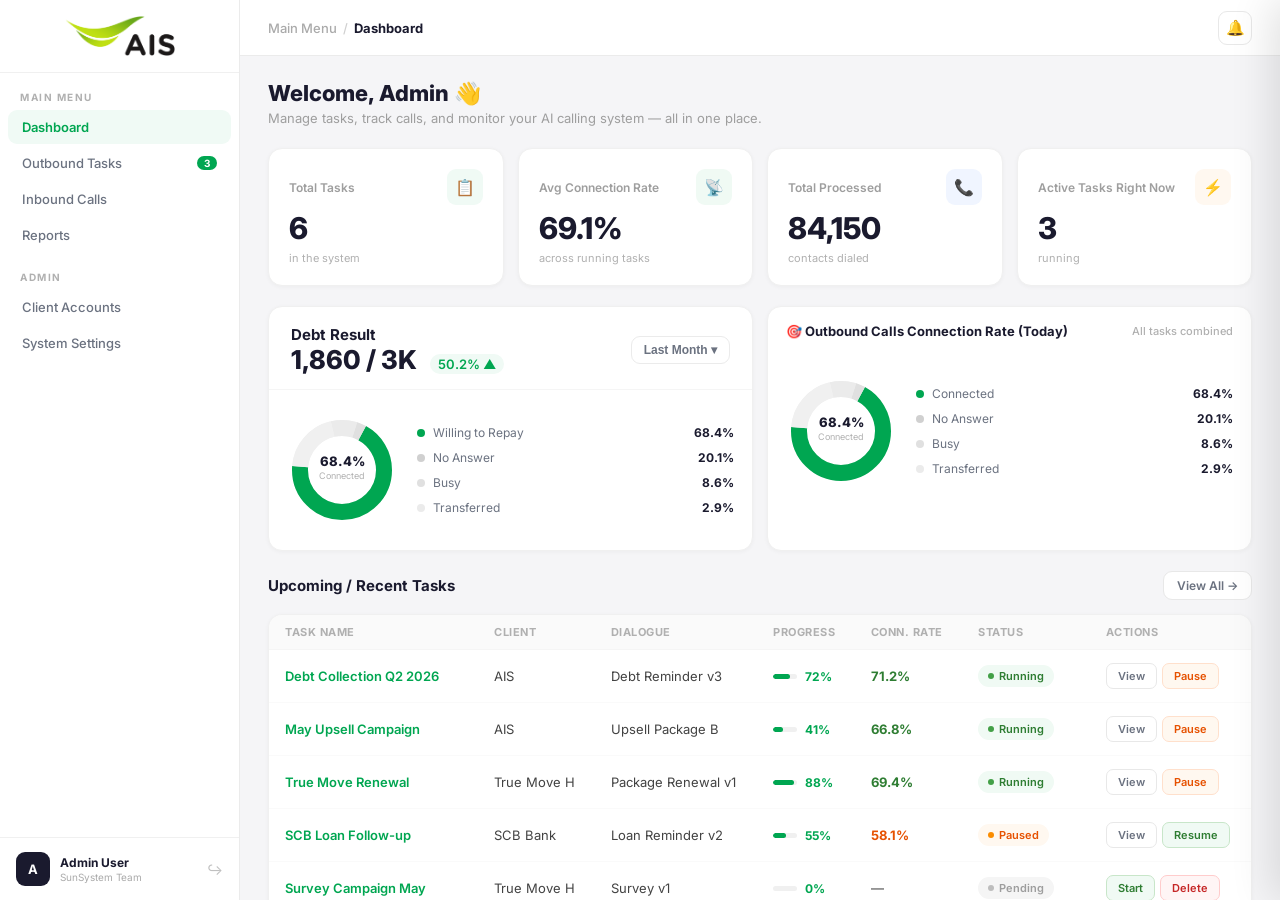
==== index.html @ 460b5b0f "first commit" ====
<!DOCTYPE html>
<html lang="en">
<head>
  <meta charset="UTF-8" />
  <meta name="viewport" content="width=device-width, initial-scale=1.0"/>
  <title>SunSystem — Dashboard</title>
  <link rel="stylesheet" href="css/main.css" />
</head>
<body>

<!-- SIDEBAR -->
<aside class="sidebar">
  <div class="sidebar-logo">
    <img src="img/Logo.png" alt="SunSystem" class="sidebar-logo-img" />
  </div>

  <div class="nav-section-label">Main Menu</div>

  <div class="nav-item active" onclick="showScreen('dashboard', this)"> Dashboard </div>
  <div class="nav-item" onclick="showScreen('tasks', this)"> Outbound Tasks <span class="nav-badge" id="nav-running-count">0</span> </div>
  <div class="nav-item" onclick="showScreen('inbound', this)"> Inbound Calls</div>
  <div class="nav-item" onclick="showScreen('reports', this)"> Reports</div>

  <div class="nav-section-label">Admin</div>
  <div class="nav-item" onclick="showScreen('clients', this)"> Client Accounts </div>
  <div class="nav-item" onclick="showScreen('settings', this)"> System Settings </div>

  <div class="sidebar-footer">
    <div class="user-avatar">A</div>
    <div class="user-info">
      <div class="uname">Admin User</div>
      <div class="urole">SunSystem Team</div>
    </div>
    <span class="logout-icon">↪</span>
  </div>
</aside>

<!-- MAIN -->
<div class="main">

  <!-- Top Bar -->
  <div class="topbar">
    <div class="topbar-breadcrumb">
      <span>Main Menu</span>
      <span class="bc-sep">/</span>
      <span class="bc-current" id="topbar-bc">Dashboard</span>
    </div>

    <!-- <div class="topbar-search">
      <span>🔍</span> Search anything...
    </div> -->

    <div class="topbar-actions">
      <button class="btn-icon" title="Notifications">🔔</button>
      <!-- <button class="btn btn-primary" id="topbar-cta" onclick="openModal('createTask')">+ New Task</button> -->
    </div>
  </div>

  <!-- Content -->
  <div class="content">

  <!-- DASHBOARD -->
    <div class="screen active" id="screen-dashboard">

      <div class="welcome-banner">
        <h2>Welcome, Admin 👋</h2>
        <p>Manage tasks, track calls, and monitor your AI calling system — all in one place.</p>
      </div>

      <!-- <div class="alert alert-info">🤖 3 tasks are currently running — 1,240 contacts being processed right now.</div> -->

      <!-- KPI Cards -->
      <div class="kpi-grid">
        <div class="kpi-card">
          <div class="kpi-card-top">
            <div class="kpi-label">Total Tasks</div>
            <div class="kpi-icon ic-red">📋</div>
          </div>
          <div class="kpi-value" id="dash-kpi-total">—</div>
          <div class="kpi-footer">
            <span class="kpi-change-label">in the system</span>
          </div>
        </div>

        <div class="kpi-card">
          <div class="kpi-card-top">
            <div class="kpi-label">Avg Connection Rate</div>
            <div class="kpi-icon ic-green">📡</div>
          </div>
          <div class="kpi-value" id="dash-kpi-connrate">—</div>
          <div class="kpi-footer">
            <span class="kpi-change-label">across running tasks</span>
          </div>
        </div>

        <div class="kpi-card">
          <div class="kpi-card-top">
            <div class="kpi-label">Total Processed</div>
            <div class="kpi-icon ic-blue">📞</div>
          </div>
          <div class="kpi-value" id="dash-kpi-processed">—</div>
          <div class="kpi-footer">
            <span class="kpi-change-label">contacts dialed</span>
          </div>
        </div>

        <div class="kpi-card">
          <div class="kpi-card-top">
            <div class="kpi-label">Active Tasks Right Now</div>
            <div class="kpi-icon ic-orange">⚡</div>
          </div>
          <div class="kpi-value" id="dash-kpi-active">—</div>
          <div class="kpi-footer">
            <span class="kpi-change-label">running</span>
          </div>
        </div>
      </div>

      <!-- Overview + Charts -->
      <div class="chart-grid">
        <div class="overview-box" style="margin-bottom:0;">
          <div class="overview-header">
            <div>
              <h3>Debt Result</h3>
              <!-- <div class="overview-meta">Avg per month</div> -->
              <div class="overview-highlight">1,860 / 3K <span>50.2% ▲</span></div>
            </div>
            <button class="date-filter">Last Month ▾</button>
          </div>

          <div class="donut-wrap">
            <svg class="donut-svg" width="110" height="110" viewBox="0 0 110 110">
              <circle cx="55" cy="55" r="42" fill="none" stroke="#f5f5f5" stroke-width="16"/>
              <circle cx="55" cy="55" r="42" fill="none" stroke="#00a651" stroke-width="16"
                stroke-dasharray="180 84" stroke-dashoffset="-21" transform="rotate(-90 55 55)"/>
              <circle cx="55" cy="55" r="42" fill="none" stroke="#f0f0f0" stroke-width="16"
                stroke-dasharray="53 211" stroke-dashoffset="-201" transform="rotate(-90 55 55)"/>
              <circle cx="55" cy="55" r="42" fill="none" stroke="#ebebeb" stroke-width="16"
                stroke-dasharray="23 241" stroke-dashoffset="-254" transform="rotate(-90 55 55)"/>
              <circle cx="55" cy="55" r="42" fill="none" stroke="#e0e0e0" stroke-width="16"
                stroke-dasharray="8 256" stroke-dashoffset="-277" transform="rotate(-90 55 55)"/>
              <text x="55" y="51" text-anchor="middle" font-size="13" font-weight="800" fill="#1a1a2e">68.4%</text>
              <text x="55" y="64" text-anchor="middle" font-size="9" fill="#b0b0b0">Connected</text>
            </svg>
            <div class="donut-legend">
              <div class="donut-item"><div class="donut-dot" style="background:#00a651;"></div>Willing to Repay<div class="donut-pct">68.4%</div></div>
              <div class="donut-item"><div class="donut-dot" style="background:#d0d0d0;"></div>No Answer<div class="donut-pct">20.1%</div></div>
              <div class="donut-item"><div class="donut-dot" style="background:#e0e0e0;"></div>Busy<div class="donut-pct">8.6%</div></div>
              <div class="donut-item"><div class="donut-dot" style="background:#ebebeb;"></div>Transferred<div class="donut-pct">2.9%</div></div>
            </div>
          </div>
        </div>

        <div class="chart-box">
          <div class="chart-box-header">
            🎯 Outbound Calls Connection Rate (Today)
            <span class="chart-sub">All tasks combined</span>
          </div>
          <div class="donut-wrap">
            <svg class="donut-svg" width="110" height="110" viewBox="0 0 110 110">
              <circle cx="55" cy="55" r="42" fill="none" stroke="#f5f5f5" stroke-width="16"/>
              <circle cx="55" cy="55" r="42" fill="none" stroke="#00a651" stroke-width="16"
                stroke-dasharray="180 84" stroke-dashoffset="-21" transform="rotate(-90 55 55)"/>
              <circle cx="55" cy="55" r="42" fill="none" stroke="#f0f0f0" stroke-width="16"
                stroke-dasharray="53 211" stroke-dashoffset="-201" transform="rotate(-90 55 55)"/>
              <circle cx="55" cy="55" r="42" fill="none" stroke="#ebebeb" stroke-width="16"
                stroke-dasharray="23 241" stroke-dashoffset="-254" transform="rotate(-90 55 55)"/>
              <circle cx="55" cy="55" r="42" fill="none" stroke="#e0e0e0" stroke-width="16"
                stroke-dasharray="8 256" stroke-dashoffset="-277" transform="rotate(-90 55 55)"/>
              <text x="55" y="51" text-anchor="middle" font-size="13" font-weight="800" fill="#1a1a2e">68.4%</text>
              <text x="55" y="64" text-anchor="middle" font-size="9" fill="#b0b0b0">Connected</text>
            </svg>
            <div class="donut-legend">
              <div class="donut-item"><div class="donut-dot" style="background:#00a651;"></div>Connected<div class="donut-pct">68.4%</div></div>
              <div class="donut-item"><div class="donut-dot" style="background:#d0d0d0;"></div>No Answer<div class="donut-pct">20.1%</div></div>
              <div class="donut-item"><div class="donut-dot" style="background:#e0e0e0;"></div>Busy<div class="donut-pct">8.6%</div></div>
              <div class="donut-item"><div class="donut-dot" style="background:#ebebeb;"></div>Transferred<div class="donut-pct">2.9%</div></div>
            </div>
          </div>
        </div>
      </div>

      <!-- Recent Tasks -->
      <div class="section-header">
        <h3>Upcoming / Recent Tasks</h3>
        <div class="spacer"></div>
        <button class="btn btn-outline btn-sm" onclick="showScreen('tasks', document.querySelectorAll('.nav-item')[1])">View All →</button>
      </div>
      <div class="table-wrap">
        <table>
          <thead>
            <tr>
              <th>Task Name</th>
              <th>Client</th>
              <th>Dialogue</th>
              <th>Progress</th>
              <th>Conn. Rate</th>
              <th>Status</th>
              <th>Actions</th>
            </tr>
          </thead>
          <tbody id="dash-task-tbody"><!-- JS renders rows --></tbody>
        </table>
      </div>
    </div>

    <!-- OUTBOUND TASKS -->

    <div class="screen" id="screen-tasks">
      <div class="breadcrumb">Main Menu → <span>Outbound Tasks</span></div>

      <div class="kpi-grid">
        <div class="kpi-card">
          <div class="kpi-card-top"><div class="kpi-label">Total Tasks</div><div class="kpi-icon ic-blue">📋</div></div>
          <div class="kpi-value" id="tasks-kpi-total">—</div>
          <div class="kpi-footer"><span class="kpi-change-label">All time</span></div>
        </div>
        <div class="kpi-card">
          <div class="kpi-card-top"><div class="kpi-label">Running</div><div class="kpi-icon ic-green">▶</div></div>
          <div class="kpi-value" id="tasks-kpi-running">—</div>
          <div class="kpi-footer"><span class="kpi-change up">Active now</span></div>
        </div>
        <div class="kpi-card">
          <div class="kpi-card-top"><div class="kpi-label">Paused</div><div class="kpi-icon ic-orange">⏸</div></div>
          <div class="kpi-value" id="tasks-kpi-paused">—</div>
          <div class="kpi-footer"><span class="kpi-change-label">Ready to resume</span></div>
        </div>
        <div class="kpi-card">
          <div class="kpi-card-top"><div class="kpi-label">Completed</div><div class="kpi-icon ic-red">✓</div></div>
          <div class="kpi-value" id="tasks-kpi-completed">—</div>
          <div class="kpi-footer"><span class="kpi-change-label">All finished</span></div>
        </div>
      </div>

      <!-- Toolbar -->
      <div class="task-card-toolbar">
        <input class="search-input" placeholder="🔍  Search task name…" />
        <button class="filter-btn active" onclick="filterTasks('all',this)">All</button>
        <button class="filter-btn" onclick="filterTasks('running',this)">Running</button>
        <button class="filter-btn" onclick="filterTasks('paused',this)">Paused</button>
        <button class="filter-btn" onclick="filterTasks('completed',this)">Completed</button>
        <button class="filter-btn" onclick="filterTasks('pending',this)">Pending</button>
        <div style="flex:1;"></div>
        <button class="btn btn-primary btn-sm" onclick="openCreateTask()">+ New Task</button>
      </div>

      <!-- Task Cards Grid — populated by JS -->
      <div class="task-card-grid" id="task-card-grid"><!-- JS renders here --></div>
    </div>

    <!-- ════════════════════════════════════
         SCREEN: INBOUND CALLS
    ════════════════════════════════════ -->
    <div class="screen" id="screen-inbound">
      <div class="breadcrumb">Main Menu → <span>Inbound Calls</span></div>

      <div class="kpi-row">
        <div class="kpi-mini"><div class="mval">1,842</div><div class="mlbl">Total Inbound</div></div>
        <div class="kpi-mini"><div class="mval" style="color:#00a651;">72.1%</div><div class="mlbl">Connected</div></div>
        <div class="kpi-mini"><div class="mval">1m 28s</div><div class="mlbl">Avg Duration</div></div>
        <div class="kpi-mini"><div class="mval">4.2%</div><div class="mlbl">Transferred</div></div>
        <div class="kpi-mini"><div class="mval">23.7%</div><div class="mlbl">No Answer</div></div>
      </div>

      <div class="table-wrap">
        <div class="table-toolbar">
          <input class="search-input" placeholder="🔍  Search by number…" />
          <button class="filter-btn active">Today</button>
          <button class="filter-btn">This Week</button>
          <button class="filter-btn">This Month</button>
          <div style="flex:1;"></div>
          <button class="btn btn-outline btn-sm">⬇ Export</button>
        </div>
        <table>
          <thead><tr><th>Caller Number</th><th>Client Line</th><th>Date &amp; Time</th><th>Duration</th><th>Connection</th><th>Final Intent</th><th>Payment Status</th></tr></thead>
          <tbody>
            <tr class="inbound-row" onclick="openCallDrawer()"><td>+66 81 234 5678</td><td>AIS Line 1</td><td>14 May 2026  09:12</td><td>2m 14s</td><td><span class="status status-connected">Connected</span></td><td><span class="tag tag-A">A — Agree</span></td><td><span class="tag tag-B">Paid</span></td></tr>
            <tr class="inbound-row" onclick="openCallDrawer()"><td>+66 89 876 5432</td><td>AIS Line 2</td><td>14 May 2026  09:30</td><td>0m 48s</td><td><span class="status status-noanswer">No Answer</span></td><td>—</td><td>—</td></tr>
            <tr class="inbound-row" onclick="openCallDrawer()"><td>+66 92 111 2233</td><td>AIS Line 1</td><td>14 May 2026  10:05</td><td>3m 02s</td><td><span class="status status-transfer">Transferred</span></td><td><span class="tag tag-C">C — Negotiation</span></td><td><span class="tag tag-D">Pending</span></td></tr>
            <tr class="inbound-row" onclick="openCallDrawer()"><td>+66 85 444 9900</td><td>AIS Line 1</td><td>14 May 2026  10:44</td><td>1m 37s</td><td><span class="status status-connected">Connected</span></td><td><span class="tag tag-B">B — Callback</span></td><td><span class="tag tag-E">Instalment</span></td></tr>
            <tr class="inbound-row" onclick="openCallDrawer()"><td>+66 61 555 0011</td><td>AIS Line 2</td><td>14 May 2026  11:17</td><td>1m 09s</td><td><span class="status status-busy">Busy</span></td><td>—</td><td>—</td></tr>
            <tr class="inbound-row" onclick="openCallDrawer()"><td>+66 89 876 5432</td><td>AIS Line 2</td><td>14 May 2026  09:30</td><td>0m 48s</td><td><span class="status status-noanswer">No Answer</span></td><td>—</td><td>—</td></tr>
            <tr class="inbound-row" onclick="openCallDrawer()"><td>+66 89 876 5432</td><td>AIS Line 2</td><td>14 May 2026  09:30</td><td>0m 48s</td><td><span class="status status-noanswer">No Answer</span></td><td>—</td><td>—</td></tr>
            <tr class="inbound-row" onclick="openCallDrawer()"><td>+66 89 876 5432</td><td>AIS Line 2</td><td>14 May 2026  09:30</td><td>0m 48s</td><td><span class="status status-noanswer">No Answer</span></td><td>—</td><td>—</td></tr>
            <tr class="inbound-row" onclick="openCallDrawer()"><td>+66 89 876 5432</td><td>AIS Line 2</td><td>14 May 2026  09:30</td><td>0m 48s</td><td><span class="status status-noanswer">No Answer</span></td><td>—</td><td>—</td></tr>
            <tr class="inbound-row" onclick="openCallDrawer()"><td>+66 89 876 5432</td><td>AIS Line 2</td><td>14 May 2026  09:30</td><td>0m 48s</td><td><span class="status status-noanswer">No Answer</span></td><td>—</td><td>—</td></tr>

            <!-- ── Skeleton placeholder rows ── -->
            <tr class="skeleton-row">
              <td><div class="skeleton-line" style="width:120px;"></div></td>
              <td><div class="skeleton-line" style="width:80px;"></div></td>
              <td><div class="skeleton-line" style="width:110px;"></div></td>
              <td><div class="skeleton-line" style="width:44px;"></div></td>
              <td><div class="skeleton-pill"></div></td>
              <td><div class="skeleton-pill" style="width:90px;"></div></td>
              <td><div class="skeleton-pill" style="width:60px;"></div></td>
            </tr>
            <tr class="skeleton-row">
              <td><div class="skeleton-line" style="width:130px;"></div></td>
              <td><div class="skeleton-line" style="width:95px;"></div></td>
              <td><div class="skeleton-line" style="width:110px;"></div></td>
              <td><div class="skeleton-line" style="width:44px;"></div></td>
              <td><div class="skeleton-pill"></div></td>
              <td><div class="skeleton-line" style="width:16px;"></div></td>
              <td><div class="skeleton-line" style="width:16px;"></div></td>
            </tr>
            <tr class="skeleton-row">
              <td><div class="skeleton-line" style="width:115px;"></div></td>
              <td><div class="skeleton-line" style="width:75px;"></div></td>
              <td><div class="skeleton-line" style="width:110px;"></div></td>
              <td><div class="skeleton-line" style="width:44px;"></div></td>
              <td><div class="skeleton-pill"></div></td>
              <td><div class="skeleton-pill" style="width:100px;"></div></td>
              <td><div class="skeleton-pill" style="width:72px;"></div></td>
            </tr>
            <tr class="skeleton-row">
              <td><div class="skeleton-line" style="width:120px;"></div></td>
              <td><div class="skeleton-line" style="width:80px;"></div></td>
              <td><div class="skeleton-line" style="width:110px;"></div></td>
              <td><div class="skeleton-line" style="width:44px;"></div></td>
              <td><div class="skeleton-pill"></div></td>
              <td><div class="skeleton-pill" style="width:90px;"></div></td>
              <td><div class="skeleton-pill" style="width:60px;"></div></td>
            </tr>
            <tr class="skeleton-row">
              <td><div class="skeleton-line" style="width:130px;"></div></td>
              <td><div class="skeleton-line" style="width:95px;"></div></td>
              <td><div class="skeleton-line" style="width:110px;"></div></td>
              <td><div class="skeleton-line" style="width:44px;"></div></td>
              <td><div class="skeleton-pill"></div></td>
              <td><div class="skeleton-line" style="width:16px;"></div></td>
              <td><div class="skeleton-line" style="width:16px;"></div></td>
            </tr>
            <tr class="skeleton-row">
              <td><div class="skeleton-line" style="width:120px;"></div></td>
              <td><div class="skeleton-line" style="width:80px;"></div></td>
              <td><div class="skeleton-line" style="width:110px;"></div></td>
              <td><div class="skeleton-line" style="width:44px;"></div></td>
              <td><div class="skeleton-pill"></div></td>
              <td><div class="skeleton-pill" style="width:90px;"></div></td>
              <td><div class="skeleton-pill" style="width:60px;"></div></td>
            </tr>
            <tr class="skeleton-row">
              <td><div class="skeleton-line" style="width:130px;"></div></td>
              <td><div class="skeleton-line" style="width:95px;"></div></td>
              <td><div class="skeleton-line" style="width:110px;"></div></td>
              <td><div class="skeleton-line" style="width:44px;"></div></td>
              <td><div class="skeleton-pill"></div></td>
              <td><div class="skeleton-line" style="width:16px;"></div></td>
              <td><div class="skeleton-line" style="width:16px;"></div></td>
            </tr>

          </tbody>
        </table>
      </div>
    </div>

    <!-- ════════════════════════════════════
         SCREEN: REPORTS
    ════════════════════════════════════ -->
    <div class="screen" id="screen-reports">
      <div class="breadcrumb">Main Menu → <span>Reports</span></div>

      <div class="kpi-grid">
        <div class="kpi-card">
          <div class="kpi-card-top"><div class="kpi-label">Total Calls (May)</div><div class="kpi-icon ic-red">📞</div></div>
          <div class="kpi-value">94,210</div>
          <div class="kpi-footer"><span class="kpi-change-label">Outbound + Inbound</span></div>
        </div>
        <div class="kpi-card">
          <div class="kpi-card-top"><div class="kpi-label">Avg Connection Rate</div><div class="kpi-icon ic-green">📡</div></div>
          <div class="kpi-value">69.8%</div>
          <div class="kpi-footer"><span class="kpi-change-label">Across all tasks in May</span></div>
        </div>
        <div class="kpi-card">
          <div class="kpi-card-top"><div class="kpi-label">Avg Call Duration</div><div class="kpi-icon ic-blue">⏱</div></div>
          <div class="kpi-value">1m 38s</div>
          <div class="kpi-footer"><span class="kpi-change-label">Per connected call</span></div>
        </div>
        <div class="kpi-card">
          <div class="kpi-card-top"><div class="kpi-label">Transfer to Human</div><div class="kpi-icon ic-orange">🔀</div></div>
          <div class="kpi-value">3.9%</div>
          <div class="kpi-footer"><span class="kpi-change-label">Of all connected calls</span></div>
        </div>
      </div>

      <div class="chart-grid">
        <div class="chart-box">
          <div class="chart-box-header">📈 Daily Call Volume (May) <span class="chart-sub">Outbound only</span></div>
          <div class="chart-body" style="align-items:flex-end; padding:8px 18px 18px;">
            <div class="bar-col"><div class="bar-val" style="font-size:9px;">5.2K</div><div class="bar" style="height:52px;background:#f5f5f5;"></div><div class="bar-label">1</div></div>
            <div class="bar-col"><div class="bar-val" style="font-size:9px;">7.8K</div><div class="bar" style="height:78px;background:#f0f0f0;"></div><div class="bar-label">2</div></div>
            <div class="bar-col"><div class="bar-val" style="font-size:9px;">6.1K</div><div class="bar" style="height:61px;background:#ebebeb;"></div><div class="bar-label">3</div></div>
            <div class="bar-col"><div class="bar-val" style="font-size:9px;">8.4K</div><div class="bar" style="height:84px;background:#e8e8e8;"></div><div class="bar-label">4</div></div>
            <div class="bar-col"><div class="bar-val" style="font-size:9px;">9.2K</div><div class="bar" style="height:92px;background:#e8e8e8;"></div><div class="bar-label">5</div></div>
            <div class="bar-col"><div class="bar-val" style="font-size:9px;">4.0K</div><div class="bar" style="height:40px;background:#f0f0f0;"></div><div class="bar-label">6</div></div>
            <div class="bar-col"><div class="bar-val" style="font-size:9px;">4.5K</div><div class="bar" style="height:45px;background:#f0f0f0;"></div><div class="bar-label">7</div></div>
            <div class="bar-col"><div class="bar-val" style="font-size:9px;">10.1K</div><div class="bar" style="height:101px;background:#e0e0e0;"></div><div class="bar-label">8</div></div>
            <div class="bar-col"><div class="bar-val" style="font-size:9px;">9.8K</div><div class="bar" style="height:98px;background:#e0e0e0;"></div><div class="bar-label">9</div></div>
            <div class="bar-col"><div class="bar-val" style="font-size:9px;">11.2K</div><div class="bar" style="height:112px;background:#d8d8d8;"></div><div class="bar-label">10</div></div>
            <div class="bar-col"><div class="bar-val" style="font-size:9px;">9.5K</div><div class="bar" style="height:95px;background:#e0e0e0;"></div><div class="bar-label">11</div></div>
            <div class="bar-col"><div class="bar-val" style="font-size:9px;">8.4K</div><div class="bar" style="height:84px;background:#e0e0e0;"></div><div class="bar-label">12</div></div>
            <div class="bar-col"><div class="bar-val" style="font-size:9px;">10.0K</div><div class="bar" style="height:100px;background:#d8d8d8;"></div><div class="bar-label">13</div></div>
            <div class="bar-col"><div class="bar-val" style="font-size:9px;color:#00a651;font-weight:800;">8.6K</div><div class="bar" style="height:86px;background:#00a651;"></div><div class="bar-label" style="color:#00a651;font-weight:700;">14</div></div>
          </div>
        </div>

        <div class="chart-box">
          <div class="chart-box-header">🏷️ Final Intention Breakdown (May) <span class="chart-sub"></span></div>
          <div style="padding:14px 20px 18px;display:flex;flex-direction:column;gap:12px;">
            <div>
              <div style="display:flex;justify-content:space-between;font-size:12px;font-weight:600;margin-bottom:6px;color:#6b7280;"><span><span class="tag tag-A">A</span>&nbsp; Agreed to Pay</span><span style="color:#1a1a2e;font-weight:800;">28.4%</span></div>
              <div class="progress-bar" style="max-width:100%;height:6px;"><div class="progress-fill" style="width:28.4%;"></div></div>
            </div>
            <div>
              <div style="display:flex;justify-content:space-between;font-size:12px;font-weight:600;margin-bottom:6px;color:#6b7280;"><span><span class="tag tag-B">B</span>&nbsp; Callback Request</span><span style="color:#1a1a2e;font-weight:800;">18.7%</span></div>
              <div class="progress-bar" style="max-width:100%;height:6px;"><div class="progress-fill" style="width:18.7%;background:#b0b0b0;"></div></div>
            </div>
            <div>
              <div style="display:flex;justify-content:space-between;font-size:12px;font-weight:600;margin-bottom:6px;color:#6b7280;"><span><span class="tag tag-C">C</span>&nbsp; Negotiation</span><span style="color:#1a1a2e;font-weight:800;">14.2%</span></div>
              <div class="progress-bar" style="max-width:100%;height:6px;"><div class="progress-fill" style="width:14.2%;background:#c8c8c8;"></div></div>
            </div>
            <div>
              <div style="display:flex;justify-content:space-between;font-size:12px;font-weight:600;margin-bottom:6px;color:#6b7280;"><span><span class="tag tag-D">D</span>&nbsp; Refused / Hang-up</span><span style="color:#1a1a2e;font-weight:800;">22.1%</span></div>
              <div class="progress-bar" style="max-width:100%;height:6px;"><div class="progress-fill" style="width:22.1%;background:#d8d8d8;"></div></div>
            </div>
            <div>
              <div style="display:flex;justify-content:space-between;font-size:12px;font-weight:600;margin-bottom:6px;color:#6b7280;"><span><span class="tag tag-E">E–I</span>&nbsp; Other Outcomes</span><span style="color:#1a1a2e;font-weight:800;">16.6%</span></div>
              <div class="progress-bar" style="max-width:100%;height:6px;"><div class="progress-fill" style="width:16.6%;background:#e8e8e8;"></div></div>
            </div>
          </div>
        </div>
      </div>

      <div class="section-header"><h3>Export Reports</h3></div>
      <div class="table-wrap">
        <div class="table-toolbar">
          <select class="search-input" style="width:150px;cursor:pointer;">
            <option>All Clients</option><option>AIS</option><option>SCB Bank</option><option>True Move</option>
          </select>
          <input type="date" class="search-input" style="width:140px;" value="2026-05-01"/>
          <span style="color:#b0b0b0;font-size:12px;">to</span>
          <input type="date" class="search-input" style="width:140px;" value="2026-05-14"/>
          <button class="btn btn-primary btn-sm">Apply</button>
          <div style="flex:1;"></div>
          <button class="btn btn-outline btn-sm">⬇ Excel</button>
          <button class="btn btn-outline btn-sm">⬇ CSV</button>
        </div>
        <table>
          <thead><tr><th>Task Name</th><th>Client</th><th>Total</th><th>Connected</th><th>Conn. Rate</th><th>Avg Duration</th><th>Transferred</th><th>Completed</th></tr></thead>
          <tbody>
            <tr><td>Appointment Reminder Apr</td><td>SCB Bank</td><td>10,000</td><td>7,430</td><td><span class="rate-good">74.3%</span></td><td>1m 52s</td><td>310 (3.1%)</td><td>30 Apr 2026</td></tr>
            <tr><td>Debt Collection Mar</td><td>AIS</td><td>40,000</td><td>27,800</td><td><span class="rate-good">69.5%</span></td><td>2m 05s</td><td>890 (2.2%)</td><td>28 Apr 2026</td></tr>
            <tr><td>Survey Campaign Apr</td><td>True Move</td><td>25,000</td><td>16,250</td><td><span class="rate-mid">65.0%</span></td><td>1m 20s</td><td>450 (1.8%)</td><td>20 Apr 2026</td></tr>
          </tbody>
        </table>
      </div>
    </div>

    <!-- ════════════════════════════════════
         SCREEN: CLIENT ACCOUNTS
    ════════════════════════════════════ -->
    <div class="screen" id="screen-clients">
      <div class="breadcrumb">Main Menu → Admin → <span>Client Accounts</span></div>
      <div class="health-grid">
        <div class="health-card"><div class="hc-label">Total Clients</div><div class="hc-val hc-ok">4</div></div>
        <div class="health-card"><div class="hc-label">Active</div><div class="hc-val hc-ok">3</div></div>
        <div class="health-card"><div class="hc-label">Inactive</div><div class="hc-val hc-warn">1</div></div>
      </div>
      <div class="section-header"><h3>Client List</h3><div class="spacer"></div><button class="btn btn-primary btn-sm">+ Add Client</button></div>

      <div class="client-card">
        <div class="client-avatar" style="background:#fff0f3;">🏢</div>
        <div class="client-info">
          <div class="cname">AIS <span class="tag tag-A" style="margin-left:8px;font-size:10px;">Active</span></div>
          <div class="cdetail">advance.info@ais.th &nbsp;·&nbsp; 2 Caller Lines &nbsp;·&nbsp; 3 Active Tasks</div>
        </div>
        <div class="client-stats">
          <div class="client-stat"><div class="sv">38</div><div class="sl">Total Tasks</div></div>
          <div class="client-stat"><div class="sv" style="color:#00a651;">69.4%</div><div class="sl">Avg Conn.</div></div>
        </div>
        <button class="action-btn action-btn-view" style="margin-left:12px;">Manage</button>
      </div>
      <div class="client-card">
        <div class="client-avatar" style="background:#f0faf4;">🏦</div>
        <div class="client-info">
          <div class="cname">SCB Bank <span class="tag tag-A" style="margin-left:8px;font-size:10px;">Active</span></div>
          <div class="cdetail">ops@scb.co.th &nbsp;·&nbsp; 1 Caller Line &nbsp;·&nbsp; 1 Active Task</div>
        </div>
        <div class="client-stats">
          <div class="client-stat"><div class="sv">15</div><div class="sl">Total Tasks</div></div>
          <div class="client-stat"><div class="sv" style="color:#00a651;">72.1%</div><div class="sl">Avg Conn.</div></div>
        </div>
        <button class="action-btn action-btn-view" style="margin-left:12px;">Manage</button>
      </div>
      <div class="client-card">
        <div class="client-avatar" style="background:#f5f0ff;">📡</div>
        <div class="client-info">
          <div class="cname">True Move H <span class="tag tag-A" style="margin-left:8px;font-size:10px;">Active</span></div>
          <div class="cdetail">tech@truemove.th &nbsp;·&nbsp; 2 Caller Lines &nbsp;·&nbsp; 1 Active Task</div>
        </div>
        <div class="client-stats">
          <div class="client-stat"><div class="sv">22</div><div class="sl">Total Tasks</div></div>
          <div class="client-stat"><div class="sv" style="color:#00a651;">65.8%</div><div class="sl">Avg Conn.</div></div>
        </div>
        <button class="action-btn action-btn-view" style="margin-left:12px;">Manage</button>
      </div>
      <div class="client-card" style="opacity:0.55;">
        <div class="client-avatar" style="background:#fff8f0;">🍕</div>
        <div class="client-info">
          <div class="cname">Pizza Brand Co. <span class="tag tag-D" style="margin-left:8px;font-size:10px;">Inactive</span></div>
          <div class="cdetail">contact@pizzabrand.th &nbsp;·&nbsp; 0 Active Tasks</div>
        </div>
        <div class="client-stats">
          <div class="client-stat"><div class="sv">5</div><div class="sl">Total Tasks</div></div>
          <div class="client-stat"><div class="sv">—</div><div class="sl">Avg Conn.</div></div>
        </div>
        <button class="action-btn action-btn-start" style="margin-left:12px;">Activate</button>
      </div>
    </div>

    <!-- ════════════════════════════════════
         SCREEN: SYSTEM SETTINGS
    ════════════════════════════════════ -->
    <div class="screen" id="screen-settings">
      <div class="breadcrumb">Main Menu → Admin → <span>System Settings</span></div>
      <div class="section-header"><h3>System Health</h3></div>
      <div class="health-grid">
        <div class="health-card"><div class="hc-label">Calling Engine</div><div class="hc-val hc-ok"><span class="hc-dot hc-dot-ok"></span>Online</div></div>
        <div class="health-card"><div class="hc-label">Active Bot Lines</div><div class="hc-val hc-ok">5 / 5</div></div>
        <div class="health-card"><div class="hc-label">API Gateway</div><div class="hc-val hc-ok"><span class="hc-dot hc-dot-ok"></span>Online</div></div>
        <div class="health-card"><div class="hc-label">DB Status</div><div class="hc-val hc-ok"><span class="hc-dot hc-dot-ok"></span>Healthy</div></div>
        <div class="health-card"><div class="hc-label">Error Queue</div><div class="hc-val hc-warn"><span class="hc-dot hc-dot-warn"></span>3 Errors</div></div>
        <div class="health-card"><div class="hc-label">Calls Today</div><div class="hc-val" style="color:#1a1a2e;">8,430</div></div>
      </div>
      <div class="section-header"><h3>AI Dialogue Management</h3></div>
      <div class="table-wrap">
        <div class="table-toolbar"><button class="btn btn-primary btn-sm">+ Add Dialogue</button></div>
        <table>
          <thead><tr><th>Dialogue Name</th><th>Type</th><th>Language</th><th>Used By</th><th>Tasks</th><th>Status</th><th>Actions</th></tr></thead>
          <tbody>
            <tr><td>Debt Reminder v3</td><td>Debt Collection</td><td>Thai</td><td>AIS</td><td>12</td><td><span class="status status-running">Active</span></td><td><button class="action-btn action-btn-view">Edit</button></td></tr>
            <tr><td>Upsell Package B</td><td>Upsell</td><td>Thai</td><td>AIS</td><td>8</td><td><span class="status status-running">Active</span></td><td><button class="action-btn action-btn-view">Edit</button></td></tr>
            <tr><td>Appointment v2</td><td>Appointment</td><td>Thai/EN</td><td>SCB Bank</td><td>6</td><td><span class="status status-running">Active</span></td><td><button class="action-btn action-btn-view">Edit</button></td></tr>
            <tr><td>Survey v1</td><td>Survey</td><td>Thai</td><td>True Move</td><td>3</td><td><span class="status status-paused">Draft</span></td><td><button class="action-btn action-btn-view">Edit</button></td></tr>
          </tbody>
        </table>
      </div>
      <div class="section-header"><h3>Caller Line Configuration</h3></div>
      <div class="table-wrap">
        <div class="table-toolbar"><button class="btn btn-primary btn-sm">+ Add Line</button></div>
        <table>
          <thead><tr><th>Line Name</th><th>Number</th><th>Assigned To</th><th>Active Tasks</th><th>Status</th></tr></thead>
          <tbody>
            <tr><td>AIS Line 1</td><td>+66 2 000 0001</td><td>AIS</td><td>2</td><td><span class="status status-running">In Use</span></td></tr>
            <tr><td>AIS Line 2</td><td>+66 2 000 0002</td><td>AIS</td><td>1</td><td><span class="status status-running">In Use</span></td></tr>
            <tr><td>SCB Line 1</td><td>+66 2 000 0011</td><td>SCB Bank</td><td>0</td><td><span class="status status-pending">Idle</span></td></tr>
            <tr><td>True Line 1</td><td>+66 2 000 0021</td><td>True Move</td><td>1</td><td><span class="status status-running">In Use</span></td></tr>
          </tbody>
        </table>
      </div>
    </div>

  </div><!-- /content -->
</div><!-- /main -->

<!-- ══════════════════════════════════════════
     MODAL: TASK DETAIL
══════════════════════════════════════════ -->
<div class="modal-overlay" id="modal-taskDetail" onclick="closeModalIfOverlay(event, 'taskDetail')">
  <div class="modal">
    <div class="modal-header">
      <div class="modal-header-icon">📋</div>
      <div>
        <h3 id="td-title">Debt Collection Q2 2026</h3>
        <p id="td-subtitle">AIS · Debt Reminder v3 · Created 2 May 2026</p>
      </div>
      <span id="td-status" class="status status-running" style="margin-left:auto;">Running</span>
      <button class="modal-close" onclick="closeModal('taskDetail')">✕</button>
    </div>

    <div class="task-kpi-bar">
      <div class="task-kpi-item"><div class="val" id="td-contacts">50,000</div><div class="lbl">Total Contacts</div></div>
      <div class="task-kpi-item"><div class="val" id="td-connrate" style="color:#00a651;">71.2%</div><div class="lbl">Connection Rate</div></div>
      <div class="task-kpi-item"><div class="val" id="td-processed">36,000</div><div class="lbl">Processed</div></div>
      <div class="task-kpi-item"><div class="val" id="td-avgdur">1m 58s</div><div class="lbl">Avg Duration</div></div>
    </div>

    <div class="tabs">
      <button class="tab-btn active" onclick="showTab('overview', this)">Overview</button>
      <button class="tab-btn" onclick="showTab('processing', this)">Processing (1,240)</button>
      <button class="tab-btn" onclick="showTab('completed', this)">Completed (34,760)</button>
      <button class="tab-btn" onclick="showTab('callrecords', this)">Call Records</button>
      <button class="tab-btn" onclick="showTab('tSettings', this)">Settings</button>
    </div>

    <div class="tab-content active" id="tab-overview">
      <div style="display:grid;grid-template-columns:1fr 1fr;gap:20px;">
        <div>
          <div style="font-size:11px;font-weight:700;color:#b0b0b0;letter-spacing:1px;text-transform:uppercase;margin-bottom:10px;">Task Info</div>
          <table class="info-table">
            <tr><td>Client</td><td id="td-info-client">AIS</td></tr>
            <tr><td>Dialogue</td><td id="td-info-dialogue">Debt Reminder v3</td></tr>
            <tr><td>Caller Line</td><td id="td-info-line">AIS Line 1 (+66 2 000 0001)</td></tr>
            <tr><td>Created</td><td id="td-info-created">2 May 2026, 09:00</td></tr>
            <tr><td>Work Period</td><td id="td-info-period">Mon–Fri, 09:00–17:00</td></tr>
            <tr><td>Max Retries</td><td id="td-info-retries">3 attempts</td></tr>
          </table>
        </div>
        <div>
          <div style="font-size:11px;font-weight:700;color:#b0b0b0;letter-spacing:1px;text-transform:uppercase;margin-bottom:10px;">Outcome Breakdown</div>
          <div style="display:flex;flex-direction:column;gap:10px;">
            <div><div style="display:flex;justify-content:space-between;font-size:12px;color:#6b7280;font-weight:600;margin-bottom:5px;"><span>Connected</span><span style="color:#1a1a2e;font-weight:800;">25,612 (71.2%)</span></div><div class="progress-bar" style="max-width:100%;"><div class="progress-fill" style="width:71.2%;"></div></div></div>
            <div><div style="display:flex;justify-content:space-between;font-size:12px;color:#6b7280;font-weight:600;margin-bottom:5px;"><span>No Answer</span><span style="color:#1a1a2e;font-weight:800;">6,840 (19.0%)</span></div><div class="progress-bar" style="max-width:100%;"><div class="progress-fill" style="width:19%;background:#c8c8c8;"></div></div></div>
            <div><div style="display:flex;justify-content:space-between;font-size:12px;color:#6b7280;font-weight:600;margin-bottom:5px;"><span>Busy</span><span style="color:#1a1a2e;font-weight:800;">2,880 (8.0%)</span></div><div class="progress-bar" style="max-width:100%;"><div class="progress-fill" style="width:8%;background:#d8d8d8;"></div></div></div>
            <div><div style="display:flex;justify-content:space-between;font-size:12px;color:#6b7280;font-weight:600;margin-bottom:5px;"><span>Transferred</span><span style="color:#1a1a2e;font-weight:800;">428 (1.2%)</span></div><div class="progress-bar" style="max-width:100%;"><div class="progress-fill" style="width:1.2%;background:#e8e8e8;"></div></div></div>
          </div>
        </div>
      </div>
      <div style="margin-top:16px;display:flex;gap:8px;">
        <button class="btn btn-outline btn-sm">⬇ Export Results</button>
        <button class="btn btn-sm" style="background:#fff8f0;color:#e65100;border:1px solid #ffe0cc;">⏸ Pause Task</button>
      </div>
    </div>

    <div class="tab-content" id="tab-processing">
      <div class="alert alert-info" style="margin-bottom:12px;">🔄 1,240 contacts are currently being dialed by the calling engine.</div>
      <table>
        <thead><tr><th>Phone Number</th><th>Status</th><th>Attempt</th><th>Started</th></tr></thead>
        <tbody>
          <tr><td>+66 81 234 5678</td><td><span class="status status-running">Dialing</span></td><td>1st</td><td>14:32:05</td></tr>
          <tr><td>+66 89 876 5432</td><td><span class="status status-running">In Call</span></td><td>2nd</td><td>14:31:48</td></tr>
          <tr><td>+66 92 111 2233</td><td><span class="status status-paused">Ringing</span></td><td>1st</td><td>14:32:01</td></tr>
          <tr><td>+66 85 444 9900</td><td><span class="status status-running">In Call</span></td><td>1st</td><td>14:31:55</td></tr>
        </tbody>
      </table>
    </div>

    <div class="tab-content" id="tab-completed">
      <table>
        <thead><tr><th>Phone Number</th><th>Outcome</th><th>Duration</th><th>Final Intention</th><th>Payment Status</th><th>Completed</th></tr></thead>
        <tbody>
          <tr><td>+66 81 111 2222</td><td><span class="status status-connected">Connected</span></td><td>2m 14s</td><td><span class="tag tag-A">A — Agree</span></td><td><span class="tag tag-B">Paid</span></td><td>14:28:40</td></tr>
          <tr><td>+66 89 333 4444</td><td><span class="status status-noanswer">No Answer</span></td><td>—</td><td>—</td><td>—</td><td>14:28:55</td></tr>
          <tr><td>+66 92 555 6666</td><td><span class="status status-connected">Connected</span></td><td>3m 02s</td><td><span class="tag tag-C">C — Negotiation</span></td><td><span class="tag tag-D">Pending</span></td><td>14:29:10</td></tr>
          <tr><td>+66 85 777 8888</td><td><span class="status status-transfer">Transferred</span></td><td>1m 37s</td><td><span class="tag tag-B">B — Callback</span></td><td><span class="tag tag-E">Instalment</span></td><td>14:29:30</td></tr>
        </tbody>
      </table>
    </div>

    <div class="tab-content" id="tab-callrecords">
      <div style="display:flex;gap:8px;margin-bottom:12px;align-items:center;">
        <input class="search-input" placeholder="🔍  Search by number…" style="width:200px;"/>
        <select class="search-input" style="width:140px;cursor:pointer;">
          <option>All Outcomes</option><option>Connected</option><option>No Answer</option><option>Busy</option><option>Transferred</option>
        </select>
        <div style="flex:1;"></div>
        <button class="btn btn-outline btn-sm">⬇ Export</button>
      </div>
      <table>
        <thead><tr><th>Call ID</th><th>Phone</th><th>Time</th><th>Duration</th><th>Outcome</th><th>Intention</th><th>Node</th></tr></thead>
        <tbody>
          <tr><td style="color:#b0b0b0;font-size:11px;">#29841</td><td>+66 81 111 2222</td><td>14:28:40</td><td>2m 14s</td><td><span class="status status-connected">Connected</span></td><td><span class="tag tag-A">A</span></td><td>Node 3</td></tr>
          <tr><td style="color:#b0b0b0;font-size:11px;">#29842</td><td>+66 89 333 4444</td><td>14:28:55</td><td>—</td><td><span class="status status-noanswer">No Answer</span></td><td>—</td><td>—</td></tr>
          <tr><td style="color:#b0b0b0;font-size:11px;">#29843</td><td>+66 92 555 6666</td><td>14:29:10</td><td>3m 02s</td><td><span class="status status-connected">Connected</span></td><td><span class="tag tag-C">C</span></td><td>Node 5</td></tr>
          <tr><td style="color:#b0b0b0;font-size:11px;">#29844</td><td>+66 85 777 8888</td><td>14:29:30</td><td>1m 37s</td><td><span class="status status-transfer">Transferred</span></td><td><span class="tag tag-B">B</span></td><td>Node 4</td></tr>
        </tbody>
      </table>
    </div>

    <div class="tab-content" id="tab-tSettings">
      <div style="display:grid;grid-template-columns:1fr 1fr;gap:14px;">
        <div class="form-group"><div class="form-label">Task Name</div><input class="form-input" value="Debt Collection Q2 2026"/></div>
        <div class="form-group"><div class="form-label">AI Dialogue</div><select class="form-select"><option selected>Debt Reminder v3</option></select></div>
        <div class="form-group"><div class="form-label">Caller Line</div><select class="form-select"><option selected>AIS Line 1 (+66 2 000 0001)</option></select></div>
        <div class="form-group"><div class="form-label">Max Retries</div><select class="form-select"><option>3 attempts</option></select></div>
        <div class="form-group"><div class="form-label">Work Start</div><input class="form-input" value="09:00"/></div>
        <div class="form-group"><div class="form-label">Work End</div><input class="form-input" value="17:00"/></div>
      </div>
      <div style="margin-top:16px;"><button class="btn btn-primary btn-sm">Save Changes</button></div>
    </div>
  </div>
</div>

<!-- ══════════════════════════════════════════
     MODAL: CREATE TASK
══════════════════════════════════════════ -->
<div class="modal-overlay" id="modal-createTask" onclick="closeModalIfOverlay(event, 'createTask')">
  <div class="modal">
    <div class="modal-header">
      <div class="modal-header-icon">➕</div>
      <div>
        <h3 id="form-mode-title">Create Outbound Task</h3>
        <p id="form-mode-sub">Fill in the details below to set up a new calling task</p>
      </div>
      <button class="modal-close" onclick="closeModal('createTask')">✕</button>
    </div>

    <div class="form-grid">
      <div class="form-group full">
        <div class="form-label">Task Name <span class="form-required">*</span></div>
        <input id="f-name" class="form-input" placeholder="e.g. Debt Collection Q3 2026"/>
      </div>
      <div class="form-group">
        <div class="form-label">Client <span class="form-required">*</span></div>
        <select id="f-client" class="form-select"><option value="">— Select Client —</option><option>AIS</option><option>SCB Bank</option><option>True Move H</option></select>
      </div>
      <div class="form-group">
        <div class="form-label">AI Dialogue Script <span class="form-required">*</span></div>
        <select id="f-dialogue" class="form-select"><option value="">— Select Dialogue —</option><option>Debt Reminder v3</option><option>Upsell Package B</option><option>Appointment v2</option></select>
      </div>
      <div class="form-group">
        <div class="form-label">Caller Line <span class="form-required">*</span></div>
        <select id="f-callerLine" class="form-select"><option value="">— Select Line —</option><option>AIS Line 1</option><option>AIS Line 2</option><option>SCB Line 1</option></select>
      </div>
      <div class="form-group">
        <div class="form-label">Work Days <span class="form-required">*</span></div>
        <select id="f-workDays" class="form-select"><option>Monday – Friday</option><option>Monday – Saturday</option><option>Every Day</option></select>
      </div>
      <div class="form-group">
        <div class="form-label">Work Period — Start <span class="form-required">*</span></div>
        <input id="f-workStart" class="form-input" type="time" value="09:00"/>
      </div>
      <div class="form-group">
        <div class="form-label">Work Period — End <span class="form-required">*</span></div>
        <input id="f-workEnd" class="form-input" type="time" value="17:00"/>
      </div>
      <div class="form-group">
        <div class="form-label">Max Retry Attempts</div>
        <select id="f-maxRetries" class="form-select"><option>1</option><option>2</option><option selected>3</option><option>5</option></select>
      </div>
      <div class="form-group">
        <div class="form-label">Retry Interval</div>
        <select id="f-retryInterval" class="form-select"><option>30 min</option><option>1 hour</option><option selected>2 hours</option><option>Next day</option></select>
      </div>
      <div class="form-group full">
        <div class="form-label">Contact List <span class="form-required">*</span></div>
        <div class="upload-zone" onmouseover="this.style.borderColor='#00a651'" onmouseout="this.style.borderColor='#e8e8e8'">
          📎 <span id="f-contactFile">Click to upload or drag &amp; drop your contact list here</span>
          <span>Supported: .xlsx, .csv &nbsp;·&nbsp; Max 400,000 rows &nbsp;·&nbsp; <a href="#">Download Template</a></span>
        </div>
      </div>
      <div class="form-group full">
        <div class="form-label">DNC (Do Not Call) List</div>
        <div class="upload-zone">
          📎 <span id="f-dncFile">Upload DNC file (optional) — contacts here will be skipped</span>
        </div>
      </div>
    </div>

    <div class="form-footer">
      <button class="btn btn-outline" onclick="closeModal('createTask')">Cancel</button>
      <button id="form-submit-btn" class="btn btn-primary" onclick="saveTask()">Create Task</button>
    </div>
  </div>
</div>

<!-- ══════════════════════════════════════════
     INBOUND CALL DETAIL DRAWER
══════════════════════════════════════════ -->
<div class="drawer-backdrop" id="drawerBackdrop" onclick="closeCallDrawer()"></div>

<div class="call-drawer" id="callDrawer">

  <!-- Drawer Header -->
  <div class="drawer-header">
    <div class="drawer-header-left">
      <div class="drawer-icon">📲</div>
      <div>
        <div class="drawer-title">+66 81 234 5678</div>
        <div class="drawer-sub">AIS Line 1 &nbsp;·&nbsp; 14 May 2026, 09:12 &nbsp;·&nbsp; 2m 14s</div>
      </div>
    </div>
    <div class="drawer-header-right">
      <span class="status status-connected">Connected</span>
      <button class="modal-close" onclick="closeCallDrawer()">✕</button>
    </div>
  </div>

  <!-- Drawer Body: Chat (left) + Detail (right) -->
  <div class="drawer-body">

    <!-- LEFT: Chat Transcript -->
    <div class="drawer-chat">
      <div class="drawer-chat-title">AI Conversation Transcript</div>
      <div class="chat-thread">

        <div class="chat-msg bot">
          <div class="chat-avatar bot-avatar">🤖</div>
          <div class="chat-bubble-wrap">
            <div class="chat-name">aunjai <span class="chat-time">10:05:02</span></div>
            <div class="chat-bubble bot-bubble">สวัสดีครับ ผมโทรมาจากธนาคาร SCB ครับ ขอสอบถามว่าคุณลูกค้าได้ทำการสมัครเปิดบัญชีเงินฝากผ่านแอปพลิเคชันเมื่อวานนี้ใช่ไหมครับ?</div>
          </div>
        </div>

        <div class="chat-msg customer">
          <div class="chat-bubble-wrap">
            <div class="chat-name">Customer <span class="chat-time">10:05:18</span></div>
            <div class="chat-bubble customer-bubble">ใช่ค่ะ สมัครไปแล้วแต่มันไม่ผ่านค่ะ ขึ้นว่า "ไม่สามารถดำเนินการได้ในขณะนี้"</div>
          </div>
          <div class="chat-avatar customer-avatar">👤</div>
        </div>

        <div class="chat-msg bot">
          <div class="chat-avatar bot-avatar">🤖</div>
          <div class="chat-bubble-wrap">
            <div class="chat-name">aunjai <span class="chat-time">10:05:24</span></div>
            <div class="chat-bubble bot-bubble">เข้าใจแล้วครับ ขออภัยในความไม่สะดวกนะครับ ขอทราบว่าตอนที่สมัครลูกค้าทำผ่านช่องทางไหนครับ — ผ่านแอป SCB Easy หรือเว็บไซต์ครับ?</div>
          </div>
        </div>

        <div class="chat-msg customer">
          <div class="chat-bubble-wrap">
            <div class="chat-name">Customer <span class="chat-time">10:05:40</span></div>
            <div class="chat-bubble customer-bubble">ผ่านแอปค่ะ SCB Easy บนมือถือ</div>
          </div>
          <div class="chat-avatar customer-avatar">👤</div>
        </div>

        <div class="chat-msg bot">
          <div class="chat-avatar bot-avatar">🤖</div>
          <div class="chat-bubble-wrap">
            <div class="chat-name">aunjai <span class="chat-time">10:05:47</span></div>
            <div class="chat-bubble bot-bubble">ขอบคุณครับ ขอถามเพิ่มเติมนะครับ ตอนสมัครลูกค้าผ่านขั้นตอนยืนยันตัวตนด้วยบัตรประชาชนแล้วหรือยังครับ?</div>
          </div>
        </div>

        <div class="chat-msg customer">
          <div class="chat-bubble-wrap">
            <div class="chat-name">Customer <span class="chat-time">10:06:05</span></div>
            <div class="chat-bubble customer-bubble">ผ่านแล้วค่ะ สแกนบัตรและถ่ายรูปหน้าไปแล้ว แต่พอกด "ยืนยัน" มันก็ขึ้น error ค่ะ</div>
          </div>
          <div class="chat-avatar customer-avatar">👤</div>
        </div>

        <div class="chat-msg bot">
          <div class="chat-avatar bot-avatar">🤖</div>
          <div class="chat-bubble-wrap">
            <div class="chat-name">aunjai <span class="chat-time">10:06:12</span></div>
            <div class="chat-bubble bot-bubble">รับทราบครับ สาเหตุที่พบบ่อยคือภาพถ่ายหน้าไม่ชัดเพียงพอ หรือแสงสว่างไม่เหมาะสมครับ ลูกค้าลองสมัครใหม่อีกครั้งได้เลยครับ โดยอยู่ในที่ที่มีแสงสว่างเพียงพอ และมองตรงเข้ากล้องครับ</div>
          </div>
        </div>

        <div class="chat-msg customer">
          <div class="chat-bubble-wrap">
            <div class="chat-name">Customer <span class="chat-time">10:06:35</span></div>
            <div class="chat-bubble customer-bubble">ลองใหม่แล้วค่ะ ยังไม่ผ่านอีก error เดิมเลยค่ะ</div>
          </div>
          <div class="chat-avatar customer-avatar">👤</div>
        </div>

        <div class="chat-msg bot">
          <div class="chat-avatar bot-avatar">🤖</div>
          <div class="chat-bubble-wrap">
            <div class="chat-name">aunjai <span class="chat-time">10:06:42</span></div>
            <div class="chat-bubble bot-bubble">ขอบคุณครับ ขอตรวจสอบข้อมูลเพิ่มเติมนะครับ บัตรประชาชนของลูกค้ายังอยู่ในอายุการใช้งานอยู่ไหมครับ? และเคยมีบัญชีกับ SCB มาก่อนไหมครับ?</div>
          </div>
        </div>

        <div class="chat-msg customer">
          <div class="chat-bubble-wrap">
            <div class="chat-name">Customer <span class="chat-time">10:07:01</span></div>
            <div class="chat-bubble customer-bubble">บัตรยังใช้ได้ค่ะ หมดอายุปี 2029 ส่วนบัญชี SCB ไม่เคยมีเลยค่ะ สมัครครั้งแรก</div>
          </div>
          <div class="chat-avatar customer-avatar">👤</div>
        </div>

        <div class="chat-msg bot">
          <div class="chat-avatar bot-avatar">🤖</div>
          <div class="chat-bubble-wrap">
            <div class="chat-name">aunjai <span class="chat-time">10:07:09</span></div>
            <div class="chat-bubble bot-bubble">เข้าใจแล้วครับ อีกสาเหตุที่เป็นไปได้คือแอปของลูกค้าอาจเวอร์ชันเก่าครับ ลองเช็คดูได้เลยว่า SCB Easy อัปเดตเป็น version ล่าสุดแล้วหรือยังครับ?</div>
          </div>
        </div>

        <div class="chat-msg customer">
          <div class="chat-bubble-wrap">
            <div class="chat-name">Customer <span class="chat-time">10:07:28</span></div>
            <div class="chat-bubble customer-bubble">เพิ่งอัปเดตเมื่อกี้เลยค่ะ แต่ก็ยังไม่ผ่านอยู่ดีค่ะ</div>
          </div>
          <div class="chat-avatar customer-avatar">👤</div>
        </div>

        <div class="chat-msg bot">
          <div class="chat-avatar bot-avatar">🤖</div>
          <div class="chat-bubble-wrap">
            <div class="chat-name">aunjai <span class="chat-time">10:07:35</span></div>
            <div class="chat-bubble bot-bubble">รับทราบครับ กรณีนี้อาจต้องให้เจ้าหน้าที่ตรวจสอบข้อมูลเพิ่มเติมในระบบหลังบ้านครับ ลูกค้าสะดวกให้เจ้าหน้าที่ติดต่อกลับภายใน 1 วันทำการไหมครับ?</div>
          </div>
        </div>

        <div class="chat-msg customer">
          <div class="chat-bubble-wrap">
            <div class="chat-name">Customer <span class="chat-time">10:07:52</span></div>
            <div class="chat-bubble customer-bubble">ได้เลยค่ะ แต่ขอเป็นช่วงบ่ายนะคะ ประมาณ 13:00–17:00</div>
          </div>
          <div class="chat-avatar customer-avatar">👤</div>
        </div>

        <div class="chat-msg bot">
          <div class="chat-avatar bot-avatar">🤖</div>
          <div class="chat-bubble-wrap">
            <div class="chat-name">aunjai <span class="chat-time">10:08:00</span></div>
            <div class="chat-bubble bot-bubble">รับทราบครับ บันทึกไว้แล้วว่าลูกค้าสะดวกรับสายช่วง 13:00–17:00 น. ในวันทำการถัดไปครับ มีเบอร์สำรองที่ต้องการให้ติดต่อหรือเปล่าครับ?</div>
          </div>
        </div>

        <div class="chat-msg customer">
          <div class="chat-bubble-wrap">
            <div class="chat-name">Customer <span class="chat-time">10:08:14</span></div>
            <div class="chat-bubble customer-bubble">ไม่มีค่ะ เบอร์นี้ได้เลย</div>
          </div>
          <div class="chat-avatar customer-avatar">👤</div>
        </div>

        <div class="chat-msg bot">
          <div class="chat-avatar bot-avatar">🤖</div>
          <div class="chat-bubble-wrap">
            <div class="chat-name">aunjai <span class="chat-time">10:08:20</span></div>
            <div class="chat-bubble bot-bubble">ขอบคุณมากครับ สรุปคือระบบได้บันทึก Case ปัญหาการสมัครเปิดบัญชีเงินฝากของลูกค้าเรียบร้อยแล้ว เจ้าหน้าที่จะติดต่อกลับที่หมายเลขนี้ในช่วงบ่ายวันทำการถัดไปครับ หากมีข้อสงสัยเพิ่มเติมสามารถโทรหา SCB Call Center 02-777-7777 ได้ตลอด 24 ชั่วโมงครับ ขอบคุณที่ใช้บริการครับ</div>
          </div>
        </div>

        <div class="chat-system-note">🏁 Call ended — Final Intention: <strong>C — Negotiation / Follow-up</strong></div>

      </div>
    </div>

    <!-- RIGHT: Call Detail -->
    <div class="drawer-detail">
      <div class="drawer-detail-title">Call Information</div>

      <div class="detail-section">
        <div class="detail-label">CALLER</div>
        <div class="detail-value">+66 81 234 5678</div>
        <div class="detail-sub">Unknown contact</div>
      </div>

      <div class="detail-section">
        <div class="detail-label">CLIENT LINE</div>
        <div class="detail-value">AIS Line 1</div>
        <div class="detail-sub">+66 2 000 0001</div>
      </div>

      <div class="detail-section">
        <div class="detail-label">DATE &amp; TIME</div>
        <div class="detail-value">14 May 2026</div>
        <div class="detail-sub">09:12 – 09:14</div>
      </div>

      <div class="detail-section">
        <div class="detail-label">DURATION</div>
        <div class="detail-value">2m 14s</div>
      </div>

      <div class="detail-section">
        <div class="detail-label">CONNECTION</div>
        <div class="detail-value"><span class="status status-connected">Connected</span></div>
      </div>

      <div class="detail-divider"></div>

      <div class="detail-section">
        <div class="detail-label">FINAL INTENTION</div>
        <div class="detail-value"><span class="tag tag-A" style="font-size:13px;padding:4px 12px;">A — Agree</span></div>
      </div>

      <div class="detail-section">
        <div class="detail-label">PAYMENT STATUS</div>
        <div class="detail-value"><span class="tag tag-B" style="font-size:13px;padding:4px 12px;">Paid</span></div>
      </div>

      <div class="detail-section">
        <div class="detail-label">LINKED TASK</div>
        <div class="detail-value" style="font-size:13px;color:#00a651;cursor:pointer;">Debt Collection Q2 2026</div>
        <div class="detail-sub">ORD-2341 · AIS</div>
      </div>

      <div class="detail-divider"></div>

      <div class="detail-section">
        <div class="detail-label">AI DIALOGUE</div>
        <div class="detail-value" style="font-size:13px;">Debt Reminder v3</div>
      </div>

      <div class="detail-section">
        <div class="detail-label">TRANSFERRED TO AGENT</div>
        <div class="detail-value" style="font-size:13px;color:#b0b0b0;">No</div>
      </div>

      <div class="drawer-actions">
        <button class="btn btn-outline btn-sm">⬇ Export</button>
        <button class="btn btn-outline btn-sm">🎙 Play Recording</button>
      </div>
    </div>

  </div>
</div>

<!-- ══════════════════════════════════════════
     PAUSE / RESUME CONFIRMATION MODAL
══════════════════════════════════════════ -->
<div class="delete-confirm-overlay" id="modal-statusConfirm" onclick="if(event.target===this)closeStatusConfirm()">
  <div class="delete-confirm-box">
    <div class="delete-confirm-icon" id="sc-icon">⏸</div>
    <h3 class="delete-confirm-title" id="sc-title">Pause Task?</h3>
    <p class="delete-confirm-body">
      <strong id="sc-name">—</strong>
    </p>
    <p class="sc-msg" id="sc-msg"></p>
    <div class="delete-confirm-actions">
      <button class="btn btn-outline" onclick="closeStatusConfirm()">Cancel</button>
      <button class="sc-confirm-btn sc-pause" id="sc-confirm-btn">Pause</button>
    </div>
  </div>
</div>

<!-- ══════════════════════════════════════════
     DELETE CONFIRMATION MODAL
══════════════════════════════════════════ -->
<div class="delete-confirm-overlay" id="modal-deleteConfirm" onclick="if(event.target===this)closeDeleteConfirm()">
  <div class="delete-confirm-box">
    <div class="delete-confirm-icon">🗑</div>
    <h3 class="delete-confirm-title">Delete Task?</h3>
    <p class="delete-confirm-body">
      You are about to permanently delete<br>
      <strong id="delete-confirm-name">—</strong>
      <span class="delete-confirm-id" id="delete-confirm-id"></span>
    </p>
    <p class="delete-confirm-warn">This action cannot be undone. All task data and call records will be removed.</p>
    <div class="delete-confirm-actions">
      <button class="btn btn-outline" onclick="closeDeleteConfirm()">Cancel</button>
      <button class="delete-confirm-yes" id="delete-confirm-btn">Yes, Delete</button>
    </div>
  </div>
</div>

<script src="js/main.js"></script>
</body>
</html>
---- css/main.css ----
/* ══════════════════════════════════════════
   SUNSYSTEM DASHBOARD — Modulix-inspired Theme
   Colors: White · Off-white · Red #00a651
══════════════════════════════════════════ */

@import url('https://fonts.googleapis.com/css2?family=Inter:wght@400;500;600;700;800&display=swap');

* { box-sizing: border-box; margin: 0; padding: 0; }

body {
  font-family: 'Inter', 'Segoe UI', Arial, sans-serif;
  background: #f5f5f7;
  color: #1a1a2e;
  display: flex;
  height: 100vh;
  overflow: hidden;
  font-size: 14px;
}

/* ══════════════════════════════════════════
   SIDEBAR
══════════════════════════════════════════ */
.sidebar {
  width: 240px;
  background: #ffffff;
  border-right: 1px solid #ebebeb;
  display: flex;
  flex-direction: column;
  flex-shrink: 0;
  height: 100vh;
  overflow-y: auto;
}

.sidebar-logo {
  padding: 16px 20px;
  display: flex;
  align-items: center;
  justify-content: center;
  border-bottom: 1px solid #f0f0f0;
}
.sidebar-logo-img {
  width: 100%;
  max-width: 110px;
  height: auto;
  object-fit: contain;
}
.logo-icon {
  width: 36px; height: 36px;
  background: #1a1a2e;
  border-radius: 9px;
  display: flex; align-items: center; justify-content: center;
  font-size: 17px;
  flex-shrink: 0;
}
.sidebar-logo h2 {
  color: #1a1a2e;
  font-size: 16px;
  font-weight: 700;
  letter-spacing: 0.2px;
}
.sidebar-logo p {
  color: #aaaaaa;
  font-size: 10px;
  margin-top: 1px;
}

/* Nav section labels */
.nav-section-label {
  padding: 18px 20px 6px;
  font-size: 10px;
  font-weight: 700;
  color: #b0b0b0;
  letter-spacing: 1.5px;
  text-transform: uppercase;
}

/* Nav items */
.nav-item {
  display: flex;
  align-items: center;
  gap: 10px;
  padding: 9px 14px;
  margin: 1px 8px;
  border-radius: 9px;
  color: #6b7280;
  cursor: pointer;
  font-size: 13px;
  font-weight: 500;
  transition: all 0.15s;
}
.nav-item:hover {
  background: #f5f5f7;
  color: #1a1a2e;
}
.nav-item.active {
  background: #f0faf5;
  color: #00a651;
  font-weight: 600;
}
.nav-item .nav-icon {
  width: 30px; height: 30px;
  border-radius: 7px;
  background: transparent;
  display: flex; align-items: center; justify-content: center;
  font-size: 15px;
  flex-shrink: 0;
  transition: background 0.15s;
}
.nav-item.active .nav-icon {
  background: #d6f0e3;
}
.nav-item:hover .nav-icon {
  background: #f0f0f0;
}
.nav-badge {
  margin-left: auto;
  background: #00a651;
  color: white;
  font-size: 10px;
  font-weight: 700;
  padding: 1px 7px;
  border-radius: 20px;
  min-width: 20px;
  text-align: center;
}

/* Sidebar footer — user */
.sidebar-footer {
  margin-top: auto;
  padding: 14px 16px;
  border-top: 1px solid #f0f0f0;
  display: flex;
  align-items: center;
  gap: 10px;
  cursor: pointer;
}
.sidebar-footer:hover { background: #fafafa; }
.user-avatar {
  width: 34px; height: 34px;
  border-radius: 9px;
  background: #1a1a2e;
  display: flex; align-items: center; justify-content: center;
  font-size: 13px;
  font-weight: 700;
  color: white;
  flex-shrink: 0;
}
.user-info .uname { font-size: 12px; font-weight: 700; color: #1a1a2e; }
.user-info .urole { font-size: 10px; color: #aaaaaa; margin-top: 1px; }
.logout-icon { margin-left: auto; font-size: 14px; color: #c0c0c0; }

/* ══════════════════════════════════════════
   MAIN AREA
══════════════════════════════════════════ */
.main {
  flex: 1;
  display: flex;
  flex-direction: column;
  overflow: hidden;
}

/* Top bar */
.topbar {
  background: #ffffff;
  border-bottom: 1px solid #ebebeb;
  padding: 0 28px;
  height: 56px;
  display: flex;
  align-items: center;
  gap: 16px;
  flex-shrink: 0;
}
.topbar-breadcrumb {
  flex: 1;
  display: flex;
  align-items: center;
  gap: 6px;
  font-size: 13px;
  color: #aaaaaa;
  font-weight: 500;
}
.topbar-breadcrumb .bc-sep { color: #d0d0d0; }
.topbar-breadcrumb .bc-current {
  color: #1a1a2e;
  font-weight: 700;
  display: flex;
  align-items: center;
  gap: 6px;
}
.topbar-title { font-size: 16px; font-weight: 800; color: #1a1a2e; flex: 1; display: none; }
.topbar-search {
  display: flex;
  align-items: center;
  gap: 8px;
  background: #f5f5f7;
  border: 1px solid #ebebeb;
  border-radius: 10px;
  padding: 7px 14px;
  font-size: 13px;
  color: #aaaaaa;
  width: 200px;
  cursor: text;
}
.topbar-search span { font-size: 14px; }
.topbar-actions { display: flex; align-items: center; gap: 8px; margin-left: 8px; }

/* Buttons */
.btn {
  padding: 8px 16px;
  border-radius: 9px;
  border: none;
  font-size: 13px;
  font-weight: 600;
  cursor: pointer;
  transition: all 0.15s;
  font-family: inherit;
}
.btn-primary { background: #00a651; color: white; }
.btn-primary:hover { background: #d03050; }
.btn-outline {
  background: white;
  color: #6b7280;
  border: 1px solid #e8e8e8;
}
.btn-outline:hover { background: #f5f5f7; color: #1a1a2e; }
.btn-sm { padding: 6px 13px; font-size: 12px; }
.btn-icon {
  width: 34px; height: 34px;
  padding: 0;
  display: flex; align-items: center; justify-content: center;
  font-size: 15px;
  background: white;
  border: 1px solid #e8e8e8;
  border-radius: 9px;
  cursor: pointer;
  color: #6b7280;
  transition: all 0.15s;
}
.btn-icon:hover { background: #f5f5f7; color: #1a1a2e; }

/* Content area */
.content {
  flex: 1;
  overflow-y: auto;
  padding: 24px 28px;
}

/* Welcome banner */
.welcome-banner {
  margin-bottom: 22px;
}
.welcome-banner h2 {
  font-size: 22px;
  font-weight: 800;
  color: #1a1a2e;
}
.welcome-banner p {
  font-size: 13px;
  color: #9e9e9e;
  margin-top: 4px;
}

/* Screen visibility */
.screen { display: none; }
.screen.active { display: block; }

/* ══════════════════════════════════════════
   KPI CARDS
══════════════════════════════════════════ */
.kpi-grid {
  display: grid;
  grid-template-columns: repeat(4, 1fr);
  gap: 14px;
  margin-bottom: 20px;
}
.kpi-card {
  background: #ffffff;
  border-radius: 14px;
  padding: 20px;
  border: 1px solid #f0f0f0;
  box-shadow: 0 1px 4px rgba(0,0,0,0.04);
  display: flex;
  flex-direction: column;
  gap: 8px;
  transition: box-shadow 0.15s;
}
.kpi-card:hover { box-shadow: 0 4px 16px rgba(0,0,0,0.08); }

.kpi-card-top {
  display: flex;
  align-items: center;
  justify-content: space-between;
}
.kpi-icon {
  width: 36px; height: 36px;
  border-radius: 9px;
  display: flex; align-items: center; justify-content: center;
  font-size: 16px;
}
.kpi-icon.ic-red    { background: #f0faf5; }
.kpi-icon.ic-blue   { background: #f0f5ff; }
.kpi-icon.ic-green  { background: #f0faf4; }
.kpi-icon.ic-orange { background: #fff8f0; }

.kpi-label { font-size: 12px; font-weight: 600; color: #9e9e9e; }
.kpi-value { font-size: 30px; font-weight: 800; color: #1a1a2e; line-height: 1; }
.kpi-footer {
  display: flex;
  align-items: center;
  gap: 6px;
  font-size: 11px;
}
.kpi-change { font-weight: 700; }
.kpi-change.up   { color: #00a651; }
.kpi-change.down { color: #c62828; }
.kpi-change-label { color: #b0b0b0; }

/* Mini sparkline (CSS-drawn) */
.sparkline {
  display: flex;
  align-items: flex-end;
  gap: 3px;
  height: 28px;
}
.spark-bar {
  flex: 1;
  background: #f0f0f0;
  border-radius: 2px;
  min-width: 4px;
  transition: background 0.15s;
}
.spark-bar.hi { background: #00a651; opacity: 0.7; }
.spark-bar.accent { background: #00a651; }

/* ══════════════════════════════════════════
   SECTION HEADER
══════════════════════════════════════════ */
.section-header {
  display: flex;
  align-items: center;
  margin-bottom: 14px;
  gap: 10px;
}
.section-header h3 {
  font-size: 15px;
  font-weight: 700;
  color: #1a1a2e;
}
.section-header .spacer { flex: 1; }

/* ══════════════════════════════════════════
   TABLE
══════════════════════════════════════════ */
.table-wrap {
  background: #ffffff;
  border-radius: 14px;
  border: 1px solid #f0f0f0;
  box-shadow: 0 1px 4px rgba(0,0,0,0.04);
  overflow: hidden;
  margin-bottom: 20px;
}
.table-toolbar {
  padding: 14px 18px;
  border-bottom: 1px solid #f5f5f5;
  display: flex;
  align-items: center;
  gap: 8px;
  flex-wrap: wrap;
}
.search-input {
  border: 1px solid #ebebeb;
  border-radius: 9px;
  padding: 7px 12px;
  font-size: 13px;
  outline: none;
  width: 200px;
  background: #fafafa;
  font-family: inherit;
  color: #1a1a2e;
  transition: border 0.15s, background 0.15s;
}
.search-input:focus { border-color: #00a651; background: white; }
.filter-btn {
  padding: 6px 14px;
  border: 1px solid #ebebeb;
  border-radius: 20px;
  background: white;
  font-size: 12px;
  font-weight: 600;
  color: #9e9e9e;
  cursor: pointer;
  font-family: inherit;
  transition: all 0.15s;
}
.filter-btn:hover { border-color: #00a651; color: #00a651; }
.filter-btn.active { background: #00a651; color: white; border-color: #00a651; }

table { width: 100%; border-collapse: collapse; }
thead th {
  padding: 10px 16px;
  font-size: 11px;
  font-weight: 700;
  color: #b0b0b0;
  text-align: left;
  background: #fafafa;
  border-bottom: 1px solid #f5f5f5;
  text-transform: uppercase;
  letter-spacing: 0.5px;
}
tbody td {
  padding: 13px 16px;
  font-size: 13px;
  border-bottom: 1px solid #fafafa;
  color: #424242;
  vertical-align: middle;
}
tbody tr:last-child td { border-bottom: none; }
tbody tr:hover td { background: #fdfcfc; }
.table-link { color: #00a651; font-weight: 600; cursor: pointer; }
.table-link:hover { text-decoration: underline; }

/* ══════════════════════════════════════════
   STATUS BADGES
══════════════════════════════════════════ */
.status {
  display: inline-flex;
  align-items: center;
  gap: 5px;
  padding: 4px 10px;
  border-radius: 20px;
  font-size: 11px;
  font-weight: 600;
}
.status::before {
  content: '';
  width: 6px; height: 6px;
  border-radius: 50%;
}
.status-running   { background: #f0faf4; color: #2e7d32; }
.status-running::before { background: #43a047; }
.status-paused    { background: #fff8f0; color: #e65100; }
.status-paused::before { background: #fb8c00; }
.status-completed { background: #f0f5ff; color: #1565c0; }
.status-completed::before { background: #1e88e5; }
.status-pending   { background: #f5f5f5; color: #9e9e9e; }
.status-pending::before { background: #bdbdbd; }
.status-connected { background: #f0faf4; color: #2e7d32; }
.status-connected::before { background: #43a047; }
.status-noanswer  { background: #fff5f5; color: #c62828; }
.status-noanswer::before { background: #ef5350; }
.status-busy      { background: #fff8f0; color: #e65100; }
.status-busy::before { background: #fb8c00; }
.status-transfer  { background: #f5f0ff; color: #6a1b9a; }
.status-transfer::before { background: #8e24aa; }

/* ══════════════════════════════════════════
   PROGRESS BAR
══════════════════════════════════════════ */
.progress-wrap { display: flex; align-items: center; gap: 8px; }
.progress-bar {
  height: 5px;
  flex: 1;
  max-width: 90px;
  background: #f0f0f0;
  border-radius: 3px;
  overflow: hidden;
}
.progress-fill {
  height: 100%;
  background: #00a651;
  border-radius: 3px;
}
.progress-pct { font-size: 12px; font-weight: 700; color: #00a651; width: 34px; }

/* Rates */
.rate-good { font-weight: 700; color: #2e7d32; }
.rate-mid  { font-weight: 700; color: #e65100; }

/* ══════════════════════════════════════════
   ACTION BUTTONS
══════════════════════════════════════════ */
.action-group { display: flex; gap: 5px; }
.action-btn {
  padding: 5px 11px;
  border-radius: 7px;
  border: 1px solid;
  font-size: 11px;
  font-weight: 600;
  cursor: pointer;
  font-family: inherit;
  transition: all 0.12s;
}
.action-btn-view   { border-color: #e8e8e8; color: #6b7280; background: white; }
.action-btn-view:hover { border-color: #00a651; color: #00a651; }
.action-btn-pause  { border-color: #ffe0cc; color: #e65100; background: #fff8f0; }
.action-btn-start  { border-color: #c8e6c9; color: #2e7d32; background: #f0faf4; }
.action-btn-delete { border-color: #ffcccc; color: #c62828; background: #fff5f5; }
.action-btn:hover  { filter: brightness(0.94); }

/* ══════════════════════════════════════════
   TASK DETAIL MODAL
══════════════════════════════════════════ */
.modal-overlay {
  display: none;
  position: fixed;
  inset: 0;
  background: rgba(0,0,0,0.25);
  z-index: 100;
  align-items: center;
  justify-content: center;
  backdrop-filter: blur(2px);
}
.modal-overlay.open { display: flex; }
.modal {
  background: white;
  border-radius: 18px;
  width: 880px;
  max-width: 96vw;
  max-height: 90vh;
  overflow: hidden;
  display: flex;
  flex-direction: column;
  box-shadow: 0 24px 64px rgba(0,0,0,0.15);
  border: 1px solid #ebebeb;
}
.modal-header {
  background: white;
  border-bottom: 1px solid #f0f0f0;
  padding: 18px 24px;
  display: flex;
  align-items: center;
  gap: 12px;
  flex-shrink: 0;
}
.modal-header-icon {
  width: 38px; height: 38px;
  background: #f0faf5;
  border-radius: 10px;
  display: flex; align-items: center; justify-content: center;
  font-size: 18px;
  flex-shrink: 0;
}
.modal-header h3 { font-size: 15px; font-weight: 700; color: #1a1a2e; flex: 1; }
.modal-header p  { font-size: 11px; color: #aaaaaa; margin-top: 2px; }
.modal-close {
  width: 30px; height: 30px;
  border-radius: 8px;
  background: #f5f5f7;
  border: none;
  color: #9e9e9e;
  font-size: 15px;
  cursor: pointer;
  display: flex; align-items: center; justify-content: center;
  transition: all 0.15s;
}
.modal-close:hover { background: #d6f0e3; color: #00a651; }

/* Task KPI bar */
.task-kpi-bar {
  display: grid;
  grid-template-columns: repeat(4, 1fr);
  border-bottom: 1px solid #f5f5f5;
  flex-shrink: 0;
  background: #fafafa;
}
.task-kpi-item {
  padding: 14px 20px;
  border-right: 1px solid #f0f0f0;
  text-align: center;
}
.task-kpi-item:last-child { border-right: none; }
.task-kpi-item .val { font-size: 20px; font-weight: 800; color: #1a1a2e; }
.task-kpi-item .lbl { font-size: 10px; color: #b0b0b0; font-weight: 600; text-transform: uppercase; margin-top: 3px; }

/* Tabs */
.tabs {
  display: flex;
  border-bottom: 1px solid #f0f0f0;
  flex-shrink: 0;
  background: white;
  padding: 0 6px;
}
.tab-btn {
  padding: 12px 18px;
  font-size: 13px;
  font-weight: 600;
  color: #b0b0b0;
  border: none;
  background: none;
  cursor: pointer;
  border-bottom: 2px solid transparent;
  transition: all 0.15s;
  font-family: inherit;
  margin-bottom: -1px;
}
.tab-btn:hover { color: #1a1a2e; }
.tab-btn.active { color: #00a651; border-bottom-color: #00a651; }

.tab-content {
  display: none;
  padding: 20px 24px;
  overflow-y: auto;
  max-height: 340px;
}
.tab-content.active { display: block; }

/* ══════════════════════════════════════════
   CREATE TASK FORM
══════════════════════════════════════════ */
.form-grid {
  display: grid;
  grid-template-columns: 1fr 1fr;
  gap: 16px;
  padding: 20px 24px;
  overflow-y: auto;
  max-height: 420px;
}
.form-group { display: flex; flex-direction: column; gap: 6px; }
.form-group.full { grid-column: span 2; }
.form-label { font-size: 12px; font-weight: 700; color: #6b7280; }
.form-required { color: #00a651; }
.form-input, .form-select, .form-textarea {
  border: 1px solid #ebebeb;
  border-radius: 9px;
  padding: 9px 13px;
  font-size: 13px;
  outline: none;
  font-family: inherit;
  transition: border 0.15s, box-shadow 0.15s;
  background: #fafafa;
  color: #1a1a2e;
}
.form-input:focus, .form-select:focus, .form-textarea:focus {
  border-color: #00a651;
  background: white;
  box-shadow: 0 0 0 3px rgba(0,166,81,0.08);
}
.form-textarea { resize: vertical; min-height: 70px; }
.form-hint { font-size: 11px; color: #b0b0b0; }
.form-footer {
  padding: 14px 24px;
  border-top: 1px solid #f5f5f5;
  display: flex;
  gap: 8px;
  justify-content: flex-end;
  flex-shrink: 0;
  background: #fafafa;
}

/* Upload zone */
.upload-zone {
  border: 2px dashed #e8e8e8;
  border-radius: 12px;
  padding: 24px;
  text-align: center;
  color: #b0b0b0;
  font-size: 13px;
  cursor: pointer;
  transition: all 0.15s;
  background: #fafafa;
}
.upload-zone:hover { border-color: #00a651; background: #fff8f9; color: #00a651; }
.upload-zone span { font-size: 11px; display: block; margin-top: 6px; color: #c0c0c0; }
.upload-zone a { color: #00a651; }

/* ══════════════════════════════════════════
   CHARTS
══════════════════════════════════════════ */
.chart-grid {
  display: grid;
  grid-template-columns: 1fr 1fr;
  gap: 14px;
  margin-bottom: 20px;
}
.chart-box {
  background: white;
  border-radius: 14px;
  border: 1px solid #f0f0f0;
  box-shadow: 0 1px 4px rgba(0,0,0,0.04);
  overflow: hidden;
}
.chart-box-header {
  padding: 16px 18px 12px;
  font-size: 13px;
  font-weight: 700;
  color: #1a1a2e;
  display: flex;
  align-items: center;
  justify-content: space-between;
}
.chart-box-header .chart-sub {
  font-size: 11px;
  color: #b0b0b0;
  font-weight: 500;
}
.chart-body {
  padding: 0 18px 18px;
  min-height: 160px;
  display: flex;
  align-items: flex-end;
  gap: 6px;
}
.bar-col {
  flex: 1;
  display: flex;
  flex-direction: column;
  align-items: center;
  gap: 4px;
}
.bar-col .bar {
  width: 100%;
  border-radius: 6px 6px 0 0;
  transition: all 0.2s;
}
.bar-col .bar-label { font-size: 10px; color: #c0c0c0; font-weight: 600; }
.bar-col .bar-val   { font-size: 10px; color: #6b7280; font-weight: 700; }

/* Donut */
.donut-wrap {
  display: flex;
  align-items: center;
  gap: 20px;
  padding: 16px 18px;
  min-height: 160px;
}
.donut-svg { flex-shrink: 0; }
.donut-legend { flex: 1; display: flex; flex-direction: column; gap: 10px; }
.donut-item { display: flex; align-items: center; gap: 8px; font-size: 12px; color: #6b7280; }
.donut-dot { width: 8px; height: 8px; border-radius: 50%; flex-shrink: 0; }
.donut-pct { font-weight: 700; margin-left: auto; color: #1a1a2e; }

/* ══════════════════════════════════════════
   KPI ROW (Inbound)
══════════════════════════════════════════ */
.kpi-row {
  display: grid;
  grid-template-columns: repeat(5, 1fr);
  gap: 12px;
  margin-bottom: 20px;
}
.kpi-mini {
  background: white;
  border-radius: 12px;
  padding: 16px;
  border: 1px solid #f0f0f0;
  box-shadow: 0 1px 4px rgba(0,0,0,0.04);
  text-align: center;
}
.kpi-mini .mval { font-size: 22px; font-weight: 800; color: #1a1a2e; }
.kpi-mini .mlbl { font-size: 10px; color: #b0b0b0; font-weight: 700; text-transform: uppercase; margin-top: 4px; letter-spacing: 0.5px; }

/* ══════════════════════════════════════════
   OVERVIEW SECTION
══════════════════════════════════════════ */
.overview-box {
  background: white;
  border-radius: 14px;
  border: 1px solid #f0f0f0;
  box-shadow: 0 1px 4px rgba(0,0,0,0.04);
  margin-bottom: 20px;
  overflow: hidden;
}
.overview-header {
  display: flex;
  align-items: center;
  justify-content: space-between;
  padding: 18px 22px 14px;
  border-bottom: 1px solid #f5f5f5;
}
.overview-header h3 { font-size: 15px; font-weight: 700; color: #1a1a2e; }
.overview-meta { font-size: 12px; color: #b0b0b0; margin-top: 2px; }
.overview-highlight { font-size: 26px; font-weight: 800; color: #1a1a2e; }
.overview-highlight span {
  font-size: 13px;
  font-weight: 600;
  color: #00a651;
  background: #f0faf5;
  padding: 2px 8px;
  border-radius: 20px;
  margin-left: 8px;
}
.date-filter {
  display: flex;
  align-items: center;
  gap: 6px;
  border: 1px solid #ebebeb;
  border-radius: 9px;
  padding: 6px 12px;
  font-size: 12px;
  font-weight: 600;
  color: #6b7280;
  cursor: pointer;
  background: white;
  transition: all 0.15s;
}
.date-filter:hover { border-color: #00a651; color: #00a651; }

/* ══════════════════════════════════════════
   BREADCRUMB
══════════════════════════════════════════ */
.breadcrumb {
  font-size: 12px;
  color: #b0b0b0;
  margin-bottom: 16px;
  display: flex;
  align-items: center;
  gap: 6px;
  font-weight: 500;
}
.breadcrumb span { color: #1a1a2e; font-weight: 700; }

/* ══════════════════════════════════════════
   ALERT BANNER
══════════════════════════════════════════ */
.alert {
  padding: 10px 16px;
  border-radius: 10px;
  font-size: 12px;
  font-weight: 600;
  margin-bottom: 18px;
  display: flex;
  align-items: center;
  gap: 8px;
}
.alert-info { background: #f0faf5; color: #00a651; border: 1px solid #b8e6cf; }
.alert-warn { background: #fff8f0; color: #e65100; border: 1px solid #ffe0cc; }

/* ══════════════════════════════════════════
   CLIENT CARDS (Admin)
══════════════════════════════════════════ */
.client-card {
  background: white;
  border-radius: 12px;
  padding: 16px 20px;
  display: flex;
  align-items: center;
  gap: 14px;
  border: 1px solid #f0f0f0;
  box-shadow: 0 1px 4px rgba(0,0,0,0.04);
  margin-bottom: 10px;
  cursor: pointer;
  transition: box-shadow 0.15s, border-color 0.15s;
}
.client-card:hover {
  box-shadow: 0 4px 16px rgba(0,0,0,0.08);
  border-color: #e8e8e8;
}
.client-avatar {
  width: 44px; height: 44px;
  border-radius: 11px;
  display: flex; align-items: center; justify-content: center;
  font-size: 20px;
  flex-shrink: 0;
}
.client-info { flex: 1; }
.client-info .cname { font-size: 14px; font-weight: 700; color: #1a1a2e; }
.client-info .cdetail { font-size: 12px; color: #b0b0b0; margin-top: 2px; }
.client-stats { display: flex; gap: 24px; }
.client-stat { text-align: center; }
.client-stat .sv { font-size: 16px; font-weight: 800; color: #1a1a2e; }
.client-stat .sl { font-size: 10px; color: #b0b0b0; font-weight: 600; text-transform: uppercase; margin-top: 1px; }

/* ══════════════════════════════════════════
   TAGS
══════════════════════════════════════════ */
.tag {
  display: inline-block;
  padding: 2px 9px;
  border-radius: 20px;
  font-size: 11px;
  font-weight: 700;
}
.tag-A { background: #f0faf4; color: #2e7d32; }
.tag-B { background: #f0f5ff; color: #1565c0; }
.tag-C { background: #fff8f0; color: #e65100; }
.tag-D { background: #fff5f5; color: #c62828; }
.tag-E { background: #f5f0ff; color: #6a1b9a; }

/* ══════════════════════════════════════════
   HEALTH CARDS
══════════════════════════════════════════ */
.health-grid {
  display: grid;
  grid-template-columns: repeat(3, 1fr);
  gap: 12px;
  margin-bottom: 20px;
}
.health-card {
  background: white;
  border-radius: 12px;
  padding: 16px 18px;
  border: 1px solid #f0f0f0;
  box-shadow: 0 1px 4px rgba(0,0,0,0.04);
}
.health-card .hc-label { font-size: 11px; color: #b0b0b0; font-weight: 700; text-transform: uppercase; letter-spacing: 0.5px; }
.health-card .hc-val { font-size: 20px; font-weight: 800; margin-top: 6px; }
.hc-ok   { color: #2e7d32; }
.hc-warn { color: #e65100; }
.hc-dot  { display: inline-block; width: 7px; height: 7px; border-radius: 50%; margin-right: 5px; }
.hc-dot-ok   { background: #43a047; }
.hc-dot-warn { background: #fb8c00; }

/* ══════════════════════════════════════════
   TASK DETAIL — INFO TABLE
══════════════════════════════════════════ */
.info-table { width: 100%; border-collapse: collapse; font-size: 13px; }
.info-table td { padding: 6px 0; }
.info-table td:first-child { color: #b0b0b0; width: 42%; font-weight: 500; }
.info-table td:last-child { color: #1a1a2e; font-weight: 600; }

/* ══════════════════════════════════════════
   SCROLLBAR
══════════════════════════════════════════ */
::-webkit-scrollbar { width: 4px; height: 4px; }
::-webkit-scrollbar-track { background: transparent; }
::-webkit-scrollbar-thumb { background: #e0e0e0; border-radius: 4px; }
::-webkit-scrollbar-thumb:hover { background: #c0c0c0; }

/* ══════════════════════════════════════════
   SKELETON PLACEHOLDER
══════════════════════════════════════════ */
@keyframes shimmer {
  0%   { background-position: -400px 0; }
  100% { background-position: 400px 0; }
}

.skeleton-line,
.skeleton-pill,
.skeleton-btn,
.skeleton-fill {
  background: linear-gradient(90deg, #f0f0f0 25%, #e6e6e6 50%, #f0f0f0 75%);
  background-size: 800px 100%;
  animation: shimmer 1.4s infinite linear;
  border-radius: 6px;
}

.skeleton-line {
  height: 12px;
}

.skeleton-pill {
  height: 22px;
  width: 70px;
  border-radius: 20px;
}

.skeleton-btn {
  height: 28px;
  width: 52px;
  border-radius: 7px;
}

.skeleton-fill {
  height: 100%;
  width: 55%;
  border-radius: inherit;
}

.skeleton-row td {
  padding-top: 14px;
  padding-bottom: 14px;
}

/* ══════════════════════════════════════════
   TASK CARD GRID
══════════════════════════════════════════ */
.task-card-toolbar {
  display: flex;
  align-items: center;
  gap: 8px;
  flex-wrap: wrap;
  margin-bottom: 20px;
}

.task-card-grid {
  display: grid;
  grid-template-columns: repeat(3, 1fr);
  gap: 16px;
}

.task-card {
  background: white;
  border-radius: 16px;
  border: 1px solid #f0f0f0;
  box-shadow: 0 1px 4px rgba(0,0,0,0.04);
  padding: 18px 20px 16px;
  display: flex;
  flex-direction: column;
  gap: 0;
  transition: box-shadow 0.18s, border-color 0.18s;
  position: relative;
}
.task-card:hover {
  box-shadow: 0 6px 24px rgba(0,0,0,0.09);
  border-color: #e0e0e0;
}
.task-card-done {
  opacity: 0.75;
  border-left: 3px solid #00a651;
}

@keyframes stripe-pulse {
  0%, 100% { border-left-color: #f59e0b; }
  50%       { border-left-color: transparent; }
}

@keyframes bar-pulse {
  0%, 100% { background: #f59e0b; }
  50%       { background: #fde68a; }
}

.task-card-running {
  border-left: 3px solid #f59e0b;
  animation: stripe-pulse 1.2s ease-in-out infinite;
}

.task-card-running .task-card-progress-fill {
  background: #f59e0b;
  animation: bar-pulse 1.2s ease-in-out infinite;
}
.task-card-skeleton { pointer-events: none; }

.task-card-top {
  margin-bottom: 14px;
}

.task-card-arrow {
  position: absolute;
  top: 14px;
  right: 14px;
  width: 28px; height: 28px;
  border-radius: 8px;
  background: #f5f5f7;
  border: none;
  color: #9e9e9e;
  font-size: 14px;
  cursor: pointer;
  display: flex; align-items: center; justify-content: center;
  transition: all 0.15s;
}
.task-card-arrow:hover { background: #f0faf5; color: #00a651; }

.task-card-id {
  font-size: 10px;
  font-weight: 700;
  color: #c0c0c0;
  letter-spacing: 0.8px;
  text-transform: uppercase;
  margin-bottom: 4px;
}
.task-card-title {
  font-size: 15px;
  font-weight: 700;
  color: #1a1a2e;
  line-height: 1.3;
  margin-bottom: 5px;
}
.task-card-meta {
  font-size: 11px;
  color: #b0b0b0;
  margin-bottom: 14px;
}

/* Progress bar inside card */
.task-card-progress-wrap {
  display: flex;
  align-items: center;
  gap: 8px;
  margin-bottom: 14px;
}
.task-card-progress-bar {
  flex: 1;
  height: 6px;
  background: #f0f0f0;
  border-radius: 4px;
  overflow: hidden;
}
.task-card-progress-fill {
  height: 100%;
  background: #00a651;
  border-radius: 4px;
  transition: width 0.4s ease;
}
.task-card-pct {
  font-size: 11px;
  font-weight: 700;
  color: #6b7280;
  width: 32px;
  text-align: right;
  flex-shrink: 0;
}

/* Stats row */
.task-card-stats {
  display: flex;
  gap: 0;
  margin-bottom: 16px;
  border-top: 1px solid #f5f5f5;
  border-bottom: 1px solid #f5f5f5;
  padding: 10px 0;
}
.task-stat {
  flex: 1;
  text-align: center;
  border-right: 1px solid #f5f5f5;
}
.task-stat:last-child { border-right: none; }
.ts-val {
  font-size: 14px;
  font-weight: 800;
  color: #1a1a2e;
}
.ts-lbl {
  font-size: 9px;
  font-weight: 600;
  color: #c0c0c0;
  text-transform: uppercase;
  letter-spacing: 0.5px;
  margin-top: 2px;
}

/* Footer buttons */
/* ── Card footer: all buttons on one row ── */
.task-card-footer {
  display: flex;
  gap: 5px;
  align-items: center;
  margin-top: auto;
  padding-top: 10px;
  border-top: 1px solid #f0f0f0;
  flex-wrap: nowrap;
}

/* Base card button */
.card-btn {
  flex: 1;
  padding: 5px 4px;
  border-radius: 8px;
  border: 1px solid #e8e8e8;
  background: #fafafa;
  color: #555;
  font-size: 11px;
  font-weight: 600;
  cursor: pointer;
  white-space: nowrap;
  transition: background 0.15s, color 0.15s, border-color 0.15s;
  font-family: inherit;
}
.card-btn:hover { background: #f5f5f5; }

/* Detail */
.card-btn-detail { color: #374151; }
.card-btn-detail:hover { background: #f0faf5; color: #00a651; border-color: #b8e6cf; }

/* Edit */
.card-btn-edit { color: #374151; }
.card-btn-edit:hover { background: #f0faf5; color: #00a651; border-color: #b8e6cf; }

/* Pause */
.card-btn-pause { color: #92400e; background: #fffbeb; border-color: #fde68a; }
.card-btn-pause:hover { background: #fef3c7; border-color: #f59e0b; }

/* Resume / Start */
.card-btn-start { color: #065f46; background: #f0faf5; border-color: #b8e6cf; }
.card-btn-start:hover { background: #d6f0e3; border-color: #00a651; }

/* Delete */
.card-btn-delete { color: #b91c1c; background: #fff5f5; border-color: #fecaca; }
.card-btn-delete:hover { background: #fee2e2; border-color: #f87171; }

/* ── Delete Confirmation Modal ── */
.delete-confirm-overlay {
  display: none;
  position: fixed;
  inset: 0;
  background: rgba(0,0,0,0.45);
  z-index: 500;
  align-items: center;
  justify-content: center;
  backdrop-filter: blur(2px);
}
.delete-confirm-overlay.active {
  display: flex;
}
.delete-confirm-box {
  background: #fff;
  border-radius: 20px;
  padding: 36px 32px 28px;
  width: 380px;
  max-width: 92vw;
  text-align: center;
  box-shadow: 0 24px 60px rgba(0,0,0,0.18);
  animation: pop-in 0.18s ease;
}
@keyframes pop-in {
  from { transform: scale(0.92); opacity: 0; }
  to   { transform: scale(1);    opacity: 1; }
}
.delete-confirm-icon {
  font-size: 40px;
  margin-bottom: 12px;
}
.delete-confirm-title {
  font-size: 20px;
  font-weight: 800;
  color: #1a1a2e;
  margin: 0 0 12px;
}
.delete-confirm-body {
  font-size: 14px;
  color: #374151;
  margin: 0 0 8px;
  line-height: 1.6;
}
.delete-confirm-id {
  display: inline-block;
  font-size: 11px;
  color: #9ca3af;
  font-weight: 600;
  margin-left: 6px;
}
.delete-confirm-warn {
  font-size: 12px;
  color: #b91c1c;
  background: #fff5f5;
  border: 1px solid #fecaca;
  border-radius: 8px;
  padding: 8px 12px;
  margin: 0 0 20px;
  line-height: 1.5;
}
.delete-confirm-actions {
  display: flex;
  gap: 10px;
  justify-content: center;
}
.delete-confirm-actions .btn-outline {
  min-width: 110px;
}
.delete-confirm-yes {
  min-width: 110px;
  padding: 9px 20px;
  border-radius: 10px;
  border: none;
  background: #dc2626;
  color: #fff;
  font-size: 14px;
  font-weight: 700;
  cursor: pointer;
  font-family: inherit;
  transition: background 0.15s;
}
.delete-confirm-yes:hover { background: #b91c1c; }

/* ── Pause / Resume confirm modal ── */
.sc-msg {
  font-size: 13px;
  color: #6b7280;
  background: #f9fafb;
  border: 1px solid #e5e7eb;
  border-radius: 8px;
  padding: 10px 14px;
  margin: 0 0 20px;
  line-height: 1.5;
}
.sc-confirm-btn {
  min-width: 110px;
  padding: 9px 20px;
  border-radius: 10px;
  border: none;
  font-size: 14px;
  font-weight: 700;
  cursor: pointer;
  font-family: inherit;
  transition: background 0.15s;
}
.sc-confirm-btn.sc-pause  { background: #f59e0b; color: #fff; }
.sc-confirm-btn.sc-pause:hover  { background: #d97706; }
.sc-confirm-btn.sc-resume { background: #00a651; color: #fff; }
.sc-confirm-btn.sc-resume:hover { background: #008a43; }

/* ══════════════════════════════════════════
   INBOUND ROW — clickable highlight
══════════════════════════════════════════ */
.inbound-row {
  cursor: pointer;
  transition: background 0.12s;
}
.inbound-row:hover { background: #fff8f9; }
.inbound-row.selected { background: #f0faf5; }

/* ══════════════════════════════════════════
   CALL DETAIL DRAWER
══════════════════════════════════════════ */
.drawer-backdrop {
  display: none;
  position: fixed;
  inset: 0;
  background: rgba(0,0,0,0.18);
  z-index: 200;
  backdrop-filter: blur(1px);
}
.drawer-backdrop.open { display: block; }

.call-drawer {
  position: fixed;
  top: 0;
  right: 0;
  width: 65%;
  height: 100vh;
  background: #ffffff;
  z-index: 201;
  display: flex;
  flex-direction: column;
  box-shadow: -8px 0 40px rgba(0,0,0,0.12);
  border-left: 1px solid #ebebeb;
  transform: translateX(100%);
  transition: transform 0.3s cubic-bezier(0.4, 0, 0.2, 1);
}
.call-drawer.open { transform: translateX(0); }

/* Drawer Header */
.drawer-header {
  display: flex;
  align-items: center;
  justify-content: space-between;
  padding: 16px 22px;
  border-bottom: 1px solid #f0f0f0;
  background: white;
  flex-shrink: 0;
}
.drawer-header-left {
  display: flex;
  align-items: center;
  gap: 12px;
}
.drawer-icon {
  width: 40px; height: 40px;
  background: #f0faf5;
  border-radius: 11px;
  display: flex; align-items: center; justify-content: center;
  font-size: 18px;
  flex-shrink: 0;
}
.drawer-title {
  font-size: 16px;
  font-weight: 700;
  color: #1a1a2e;
}
.drawer-sub {
  font-size: 11px;
  color: #b0b0b0;
  margin-top: 2px;
}
.drawer-header-right {
  display: flex;
  align-items: center;
  gap: 12px;
}

/* Drawer Body */
.drawer-body {
  display: flex;
  flex: 1;
  overflow: hidden;
}

/* LEFT — Chat Transcript */
.drawer-chat {
  flex: 1;
  display: flex;
  flex-direction: column;
  border-right: 1px solid #f0f0f0;
  overflow: hidden;
}
.drawer-chat-title {
  font-size: 11px;
  font-weight: 700;
  color: #b0b0b0;
  letter-spacing: 1px;
  text-transform: uppercase;
  padding: 14px 18px 10px;
  border-bottom: 1px solid #f5f5f5;
  flex-shrink: 0;
}
.chat-thread {
  flex: 1;
  overflow-y: auto;
  padding: 16px 18px;
  display: flex;
  flex-direction: column;
  gap: 14px;
  background: #fafafa;
}

/* Chat messages */
.chat-msg {
  display: flex;
  align-items: flex-end;
  gap: 10px;
}
/* aunjai (bot) sits on the RIGHT */
.chat-msg.bot {
  flex-direction: row-reverse;
}
.chat-avatar {
  width: 32px; height: 32px;
  border-radius: 50%;
  display: flex; align-items: center; justify-content: center;
  font-size: 15px;
  flex-shrink: 0;
}
.bot-avatar { background: #d6f0e3; }
.customer-avatar { background: #f0f5ff; }

.chat-bubble-wrap { max-width: 78%; }
.chat-name {
  font-size: 10px;
  font-weight: 700;
  color: #b0b0b0;
  margin-bottom: 4px;
  display: flex;
  align-items: center;
  gap: 6px;
}
.chat-time {
  font-weight: 400;
  color: #d0d0d0;
  font-size: 10px;
}
.chat-bubble {
  padding: 10px 14px;
  border-radius: 14px;
  font-size: 13px;
  line-height: 1.55;
  word-break: break-word;
}
/* aunjai bubble — right side, green */
.bot-bubble {
  background: #00a651;
  color: white;
  border-bottom-right-radius: 4px;
}
/* Customer bubble — left side, white */
.customer-bubble {
  background: white;
  border: 1px solid #ebebeb;
  border-bottom-left-radius: 4px;
  color: #1a1a2e;
  box-shadow: 0 1px 3px rgba(0,0,0,0.05);
}
/* aunjai name aligns right */
.chat-msg.bot .chat-bubble-wrap { align-items: flex-end; display: flex; flex-direction: column; }

.chat-system-note {
  text-align: center;
  font-size: 11px;
  color: #b0b0b0;
  background: #f5f5f7;
  border-radius: 20px;
  padding: 6px 14px;
  margin: 4px auto;
}

/* RIGHT — Call Detail */
.drawer-detail {
  width: 240px;
  flex-shrink: 0;
  overflow-y: auto;
  padding: 16px 18px;
  display: flex;
  flex-direction: column;
  gap: 0;
  background: white;
}
.drawer-detail-title {
  font-size: 11px;
  font-weight: 700;
  color: #b0b0b0;
  letter-spacing: 1px;
  text-transform: uppercase;
  margin-bottom: 16px;
}
.detail-section {
  margin-bottom: 16px;
}
.detail-label {
  font-size: 10px;
  font-weight: 700;
  color: #c0c0c0;
  letter-spacing: 0.8px;
  text-transform: uppercase;
  margin-bottom: 4px;
}
.detail-value {
  font-size: 14px;
  font-weight: 700;
  color: #1a1a2e;
}
.detail-sub {
  font-size: 11px;
  color: #b0b0b0;
  margin-top: 2px;
}
.detail-divider {
  height: 1px;
  background: #f0f0f0;
  margin: 8px 0 16px;
}
.drawer-actions {
  margin-top: auto;
  padding-top: 16px;
  border-top: 1px solid #f0f0f0;
  display: flex;
  flex-direction: column;
  gap: 8px;
}
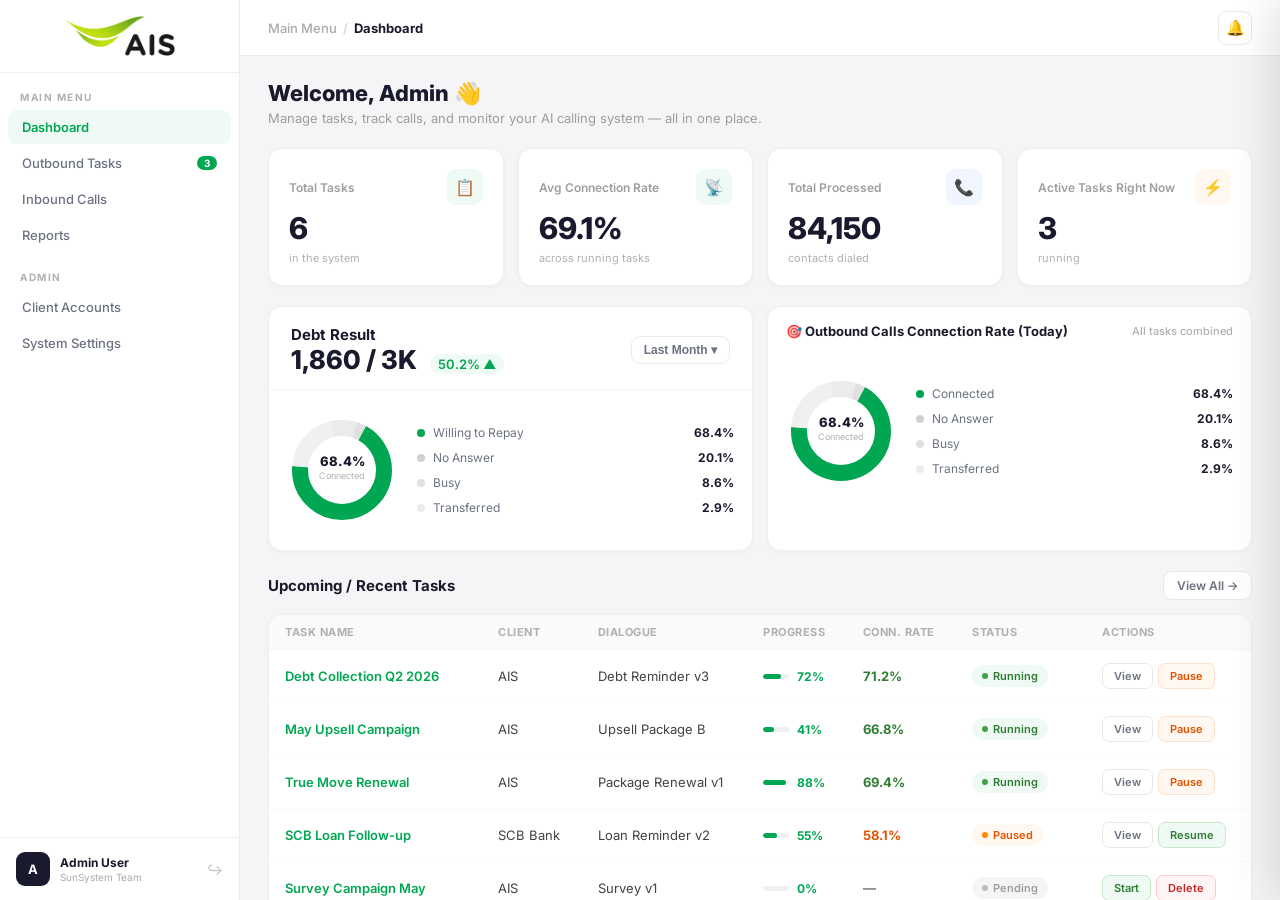
==== commit efde3225: "..." ====
--- a/index.html
+++ b/index.html
@@ -449,9 +449,9 @@
         <table>
           <thead><tr><th>Task Name</th><th>Client</th><th>Total</th><th>Connected</th><th>Conn. Rate</th><th>Avg Duration</th><th>Transferred</th><th>Completed</th></tr></thead>
           <tbody>
-            <tr><td>Appointment Reminder Apr</td><td>SCB Bank</td><td>10,000</td><td>7,430</td><td><span class="rate-good">74.3%</span></td><td>1m 52s</td><td>310 (3.1%)</td><td>30 Apr 2026</td></tr>
+            <tr><td>Appointment Reminder Apr</td><td>Bank</td><td>10,000</td><td>7,430</td><td><span class="rate-good">74.3%</span></td><td>1m 52s</td><td>310 (3.1%)</td><td>30 Apr 2026</td></tr>
             <tr><td>Debt Collection Mar</td><td>AIS</td><td>40,000</td><td>27,800</td><td><span class="rate-good">69.5%</span></td><td>2m 05s</td><td>890 (2.2%)</td><td>28 Apr 2026</td></tr>
-            <tr><td>Survey Campaign Apr</td><td>True Move</td><td>25,000</td><td>16,250</td><td><span class="rate-mid">65.0%</span></td><td>1m 20s</td><td>450 (1.8%)</td><td>20 Apr 2026</td></tr>
+            <tr><td>Survey Campaign Apr</td><td>AIS</td><td>25,000</td><td>16,250</td><td><span class="rate-mid">65.0%</span></td><td>1m 20s</td><td>450 (1.8%)</td><td>20 Apr 2026</td></tr>
           </tbody>
         </table>
       </div>
@@ -496,7 +496,7 @@
       <div class="client-card">
         <div class="client-avatar" style="background:#f5f0ff;">📡</div>
         <div class="client-info">
-          <div class="cname">True Move H <span class="tag tag-A" style="margin-left:8px;font-size:10px;">Active</span></div>
+          <div class="cname">AIS <span class="tag tag-A" style="margin-left:8px;font-size:10px;">Active</span></div>
           <div class="cdetail">tech@truemove.th &nbsp;·&nbsp; 2 Caller Lines &nbsp;·&nbsp; 1 Active Task</div>
         </div>
         <div class="client-stats">
@@ -703,7 +703,7 @@
       </div>
       <div class="form-group">
         <div class="form-label">Client <span class="form-required">*</span></div>
-        <select id="f-client" class="form-select"><option value="">— Select Client —</option><option>AIS</option><option>SCB Bank</option><option>True Move H</option></select>
+        <select id="f-client" class="form-select"><option value="">— Select Client —</option><option>AIS</option><option>SCB Bank</option><option>AIS</option></select>
       </div>
       <div class="form-group">
         <div class="form-label">AI Dialogue Script <span class="form-required">*</span></div>
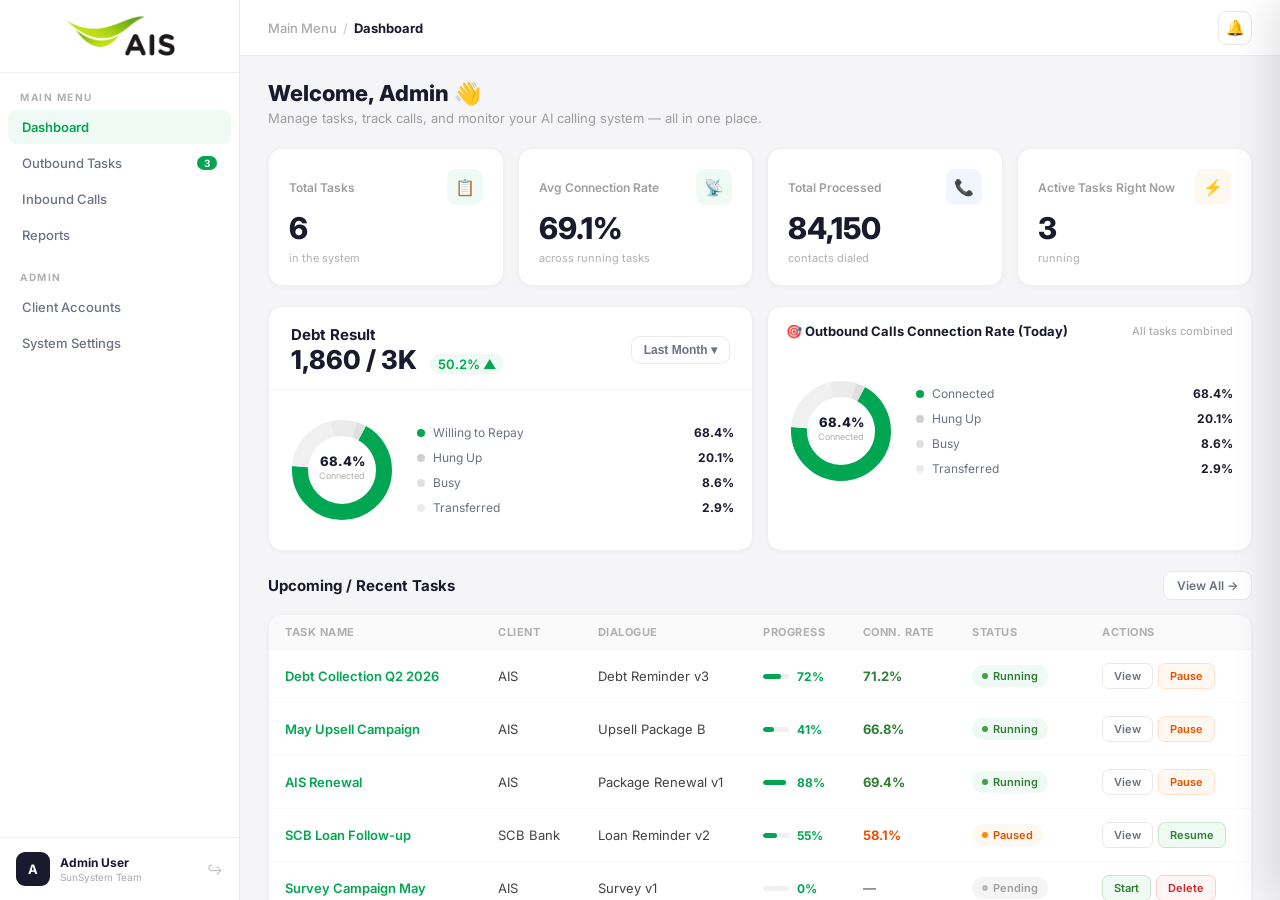
==== commit 9c8a1f48: "Before Revise (k'Boat)" ====
--- a/index.html
+++ b/index.html
@@ -46,13 +46,8 @@
       <span class="bc-current" id="topbar-bc">Dashboard</span>
     </div>
 
-    <!-- <div class="topbar-search">
-      <span>🔍</span> Search anything...
-    </div> -->
-
     <div class="topbar-actions">
       <button class="btn-icon" title="Notifications">🔔</button>
-      <!-- <button class="btn btn-primary" id="topbar-cta" onclick="openModal('createTask')">+ New Task</button> -->
     </div>
   </div>
 
@@ -61,13 +56,10 @@
 
   <!-- DASHBOARD -->
     <div class="screen active" id="screen-dashboard">
-
       <div class="welcome-banner">
         <h2>Welcome, Admin 👋</h2>
         <p>Manage tasks, track calls, and monitor your AI calling system — all in one place.</p>
       </div>
-
-      <!-- <div class="alert alert-info">🤖 3 tasks are currently running — 1,240 contacts being processed right now.</div> -->
 
       <!-- KPI Cards -->
       <div class="kpi-grid">
@@ -122,7 +114,6 @@
           <div class="overview-header">
             <div>
               <h3>Debt Result</h3>
-              <!-- <div class="overview-meta">Avg per month</div> -->
               <div class="overview-highlight">1,860 / 3K <span>50.2% ▲</span></div>
             </div>
             <button class="date-filter">Last Month ▾</button>
@@ -144,7 +135,7 @@
             </svg>
             <div class="donut-legend">
               <div class="donut-item"><div class="donut-dot" style="background:#00a651;"></div>Willing to Repay<div class="donut-pct">68.4%</div></div>
-              <div class="donut-item"><div class="donut-dot" style="background:#d0d0d0;"></div>No Answer<div class="donut-pct">20.1%</div></div>
+              <div class="donut-item"><div class="donut-dot" style="background:#d0d0d0;"></div>Hung Up<div class="donut-pct">20.1%</div></div>
               <div class="donut-item"><div class="donut-dot" style="background:#e0e0e0;"></div>Busy<div class="donut-pct">8.6%</div></div>
               <div class="donut-item"><div class="donut-dot" style="background:#ebebeb;"></div>Transferred<div class="donut-pct">2.9%</div></div>
             </div>
@@ -172,7 +163,7 @@
             </svg>
             <div class="donut-legend">
               <div class="donut-item"><div class="donut-dot" style="background:#00a651;"></div>Connected<div class="donut-pct">68.4%</div></div>
-              <div class="donut-item"><div class="donut-dot" style="background:#d0d0d0;"></div>No Answer<div class="donut-pct">20.1%</div></div>
+              <div class="donut-item"><div class="donut-dot" style="background:#d0d0d0;"></div>Hung Up<div class="donut-pct">20.1%</div></div>
               <div class="donut-item"><div class="donut-dot" style="background:#e0e0e0;"></div>Busy<div class="donut-pct">8.6%</div></div>
               <div class="donut-item"><div class="donut-dot" style="background:#ebebeb;"></div>Transferred<div class="donut-pct">2.9%</div></div>
             </div>
@@ -244,7 +235,7 @@
         <button class="btn btn-primary btn-sm" onclick="openCreateTask()">+ New Task</button>
       </div>
 
-      <!-- Task Cards Grid — populated by JS -->
+      <!-- Task Grid — populated by JS -->
       <div class="task-card-grid" id="task-card-grid"><!-- JS renders here --></div>
     </div>
 
@@ -259,7 +250,7 @@
         <div class="kpi-mini"><div class="mval" style="color:#00a651;">72.1%</div><div class="mlbl">Connected</div></div>
         <div class="kpi-mini"><div class="mval">1m 28s</div><div class="mlbl">Avg Duration</div></div>
         <div class="kpi-mini"><div class="mval">4.2%</div><div class="mlbl">Transferred</div></div>
-        <div class="kpi-mini"><div class="mval">23.7%</div><div class="mlbl">No Answer</div></div>
+        <div class="kpi-mini"><div class="mval">23.7%</div><div class="mlbl">Hung Up</div></div>
       </div>
 
       <div class="table-wrap">
@@ -272,85 +263,9 @@
           <button class="btn btn-outline btn-sm">⬇ Export</button>
         </div>
         <table>
-          <thead><tr><th>Caller Number</th><th>Client Line</th><th>Date &amp; Time</th><th>Duration</th><th>Connection</th><th>Final Intent</th><th>Payment Status</th></tr></thead>
-          <tbody>
-            <tr class="inbound-row" onclick="openCallDrawer()"><td>+66 81 234 5678</td><td>AIS Line 1</td><td>14 May 2026  09:12</td><td>2m 14s</td><td><span class="status status-connected">Connected</span></td><td><span class="tag tag-A">A — Agree</span></td><td><span class="tag tag-B">Paid</span></td></tr>
-            <tr class="inbound-row" onclick="openCallDrawer()"><td>+66 89 876 5432</td><td>AIS Line 2</td><td>14 May 2026  09:30</td><td>0m 48s</td><td><span class="status status-noanswer">No Answer</span></td><td>—</td><td>—</td></tr>
-            <tr class="inbound-row" onclick="openCallDrawer()"><td>+66 92 111 2233</td><td>AIS Line 1</td><td>14 May 2026  10:05</td><td>3m 02s</td><td><span class="status status-transfer">Transferred</span></td><td><span class="tag tag-C">C — Negotiation</span></td><td><span class="tag tag-D">Pending</span></td></tr>
-            <tr class="inbound-row" onclick="openCallDrawer()"><td>+66 85 444 9900</td><td>AIS Line 1</td><td>14 May 2026  10:44</td><td>1m 37s</td><td><span class="status status-connected">Connected</span></td><td><span class="tag tag-B">B — Callback</span></td><td><span class="tag tag-E">Instalment</span></td></tr>
-            <tr class="inbound-row" onclick="openCallDrawer()"><td>+66 61 555 0011</td><td>AIS Line 2</td><td>14 May 2026  11:17</td><td>1m 09s</td><td><span class="status status-busy">Busy</span></td><td>—</td><td>—</td></tr>
-            <tr class="inbound-row" onclick="openCallDrawer()"><td>+66 89 876 5432</td><td>AIS Line 2</td><td>14 May 2026  09:30</td><td>0m 48s</td><td><span class="status status-noanswer">No Answer</span></td><td>—</td><td>—</td></tr>
-            <tr class="inbound-row" onclick="openCallDrawer()"><td>+66 89 876 5432</td><td>AIS Line 2</td><td>14 May 2026  09:30</td><td>0m 48s</td><td><span class="status status-noanswer">No Answer</span></td><td>—</td><td>—</td></tr>
-            <tr class="inbound-row" onclick="openCallDrawer()"><td>+66 89 876 5432</td><td>AIS Line 2</td><td>14 May 2026  09:30</td><td>0m 48s</td><td><span class="status status-noanswer">No Answer</span></td><td>—</td><td>—</td></tr>
-            <tr class="inbound-row" onclick="openCallDrawer()"><td>+66 89 876 5432</td><td>AIS Line 2</td><td>14 May 2026  09:30</td><td>0m 48s</td><td><span class="status status-noanswer">No Answer</span></td><td>—</td><td>—</td></tr>
-            <tr class="inbound-row" onclick="openCallDrawer()"><td>+66 89 876 5432</td><td>AIS Line 2</td><td>14 May 2026  09:30</td><td>0m 48s</td><td><span class="status status-noanswer">No Answer</span></td><td>—</td><td>—</td></tr>
-
-            <!-- ── Skeleton placeholder rows ── -->
-            <tr class="skeleton-row">
-              <td><div class="skeleton-line" style="width:120px;"></div></td>
-              <td><div class="skeleton-line" style="width:80px;"></div></td>
-              <td><div class="skeleton-line" style="width:110px;"></div></td>
-              <td><div class="skeleton-line" style="width:44px;"></div></td>
-              <td><div class="skeleton-pill"></div></td>
-              <td><div class="skeleton-pill" style="width:90px;"></div></td>
-              <td><div class="skeleton-pill" style="width:60px;"></div></td>
-            </tr>
-            <tr class="skeleton-row">
-              <td><div class="skeleton-line" style="width:130px;"></div></td>
-              <td><div class="skeleton-line" style="width:95px;"></div></td>
-              <td><div class="skeleton-line" style="width:110px;"></div></td>
-              <td><div class="skeleton-line" style="width:44px;"></div></td>
-              <td><div class="skeleton-pill"></div></td>
-              <td><div class="skeleton-line" style="width:16px;"></div></td>
-              <td><div class="skeleton-line" style="width:16px;"></div></td>
-            </tr>
-            <tr class="skeleton-row">
-              <td><div class="skeleton-line" style="width:115px;"></div></td>
-              <td><div class="skeleton-line" style="width:75px;"></div></td>
-              <td><div class="skeleton-line" style="width:110px;"></div></td>
-              <td><div class="skeleton-line" style="width:44px;"></div></td>
-              <td><div class="skeleton-pill"></div></td>
-              <td><div class="skeleton-pill" style="width:100px;"></div></td>
-              <td><div class="skeleton-pill" style="width:72px;"></div></td>
-            </tr>
-            <tr class="skeleton-row">
-              <td><div class="skeleton-line" style="width:120px;"></div></td>
-              <td><div class="skeleton-line" style="width:80px;"></div></td>
-              <td><div class="skeleton-line" style="width:110px;"></div></td>
-              <td><div class="skeleton-line" style="width:44px;"></div></td>
-              <td><div class="skeleton-pill"></div></td>
-              <td><div class="skeleton-pill" style="width:90px;"></div></td>
-              <td><div class="skeleton-pill" style="width:60px;"></div></td>
-            </tr>
-            <tr class="skeleton-row">
-              <td><div class="skeleton-line" style="width:130px;"></div></td>
-              <td><div class="skeleton-line" style="width:95px;"></div></td>
-              <td><div class="skeleton-line" style="width:110px;"></div></td>
-              <td><div class="skeleton-line" style="width:44px;"></div></td>
-              <td><div class="skeleton-pill"></div></td>
-              <td><div class="skeleton-line" style="width:16px;"></div></td>
-              <td><div class="skeleton-line" style="width:16px;"></div></td>
-            </tr>
-            <tr class="skeleton-row">
-              <td><div class="skeleton-line" style="width:120px;"></div></td>
-              <td><div class="skeleton-line" style="width:80px;"></div></td>
-              <td><div class="skeleton-line" style="width:110px;"></div></td>
-              <td><div class="skeleton-line" style="width:44px;"></div></td>
-              <td><div class="skeleton-pill"></div></td>
-              <td><div class="skeleton-pill" style="width:90px;"></div></td>
-              <td><div class="skeleton-pill" style="width:60px;"></div></td>
-            </tr>
-            <tr class="skeleton-row">
-              <td><div class="skeleton-line" style="width:130px;"></div></td>
-              <td><div class="skeleton-line" style="width:95px;"></div></td>
-              <td><div class="skeleton-line" style="width:110px;"></div></td>
-              <td><div class="skeleton-line" style="width:44px;"></div></td>
-              <td><div class="skeleton-pill"></div></td>
-              <td><div class="skeleton-line" style="width:16px;"></div></td>
-              <td><div class="skeleton-line" style="width:16px;"></div></td>
-            </tr>
-
-          </tbody>
+          <!-- inbound table render -->
+          <thead><tr><th>Caller Number</th><th>Client Line</th><th>Date &amp; Time</th><th>Duration</th><th>Connection</th><th>Final Intent</th><th>Resolution Status</th></tr></thead>
+          <tbody id="inbound-tbody"></tbody>
         </table>
       </div>
     </div>
@@ -406,27 +321,31 @@
         </div>
 
         <div class="chart-box">
-          <div class="chart-box-header">🏷️ Final Intention Breakdown (May) <span class="chart-sub"></span></div>
-          <div style="padding:14px 20px 18px;display:flex;flex-direction:column;gap:12px;">
+          <div class="chart-box-header">🏷️ Final Intent Breakdown (May) <span class="chart-sub">All inbound calls</span></div>
+          <div style="padding:14px 20px 18px;display:flex;flex-direction:column;gap:11px;">
             <div>
-              <div style="display:flex;justify-content:space-between;font-size:12px;font-weight:600;margin-bottom:6px;color:#6b7280;"><span><span class="tag tag-A">A</span>&nbsp; Agreed to Pay</span><span style="color:#1a1a2e;font-weight:800;">28.4%</span></div>
-              <div class="progress-bar" style="max-width:100%;height:6px;"><div class="progress-fill" style="width:28.4%;"></div></div>
+              <div style="display:flex;justify-content:space-between;font-size:11px;font-weight:600;margin-bottom:5px;color:#6b7280;"><span><span class="intent-tag intent-ekyc" style="font-size:10px;padding:2px 7px;">TAG_PROBLEM_OPENACCOUNT</span></span><span style="color:#1a1a2e;font-weight:800;">31.2%</span></div>
+              <div class="progress-bar" style="max-width:100%;height:6px;"><div class="progress-fill" style="width:31.2%;background:#7c3aed;"></div></div>
             </div>
             <div>
-              <div style="display:flex;justify-content:space-between;font-size:12px;font-weight:600;margin-bottom:6px;color:#6b7280;"><span><span class="tag tag-B">B</span>&nbsp; Callback Request</span><span style="color:#1a1a2e;font-weight:800;">18.7%</span></div>
-              <div class="progress-bar" style="max-width:100%;height:6px;"><div class="progress-fill" style="width:18.7%;background:#b0b0b0;"></div></div>
+              <div style="display:flex;justify-content:space-between;font-size:11px;font-weight:600;margin-bottom:5px;color:#6b7280;"><span><span class="intent-tag intent-ndid" style="font-size:10px;padding:2px 7px;">TAG_PROBLEM_NDID</span></span><span style="color:#1a1a2e;font-weight:800;">22.4%</span></div>
+              <div class="progress-bar" style="max-width:100%;height:6px;"><div class="progress-fill" style="width:22.4%;background:#ea580c;"></div></div>
             </div>
             <div>
-              <div style="display:flex;justify-content:space-between;font-size:12px;font-weight:600;margin-bottom:6px;color:#6b7280;"><span><span class="tag tag-C">C</span>&nbsp; Negotiation</span><span style="color:#1a1a2e;font-weight:800;">14.2%</span></div>
-              <div class="progress-bar" style="max-width:100%;height:6px;"><div class="progress-fill" style="width:14.2%;background:#c8c8c8;"></div></div>
+              <div style="display:flex;justify-content:space-between;font-size:11px;font-weight:600;margin-bottom:5px;color:#6b7280;"><span><span class="intent-tag intent-ekyc" style="font-size:10px;padding:2px 7px;">TAG_FACESCAN_PROBLEM</span></span><span style="color:#1a1a2e;font-weight:800;">15.8%</span></div>
+              <div class="progress-bar" style="max-width:100%;height:6px;"><div class="progress-fill" style="width:15.8%;background:#7c3aed;opacity:0.6;"></div></div>
             </div>
             <div>
-              <div style="display:flex;justify-content:space-between;font-size:12px;font-weight:600;margin-bottom:6px;color:#6b7280;"><span><span class="tag tag-D">D</span>&nbsp; Refused / Hang-up</span><span style="color:#1a1a2e;font-weight:800;">22.1%</span></div>
-              <div class="progress-bar" style="max-width:100%;height:6px;"><div class="progress-fill" style="width:22.1%;background:#d8d8d8;"></div></div>
+              <div style="display:flex;justify-content:space-between;font-size:11px;font-weight:600;margin-bottom:5px;color:#6b7280;"><span><span class="intent-tag intent-inquiry" style="font-size:10px;padding:2px 7px;">TAG_INQUIRY_ACCOUNT</span></span><span style="color:#1a1a2e;font-weight:800;">16.5%</span></div>
+              <div class="progress-bar" style="max-width:100%;height:6px;"><div class="progress-fill" style="width:16.5%;background:#0284c7;"></div></div>
             </div>
             <div>
-              <div style="display:flex;justify-content:space-between;font-size:12px;font-weight:600;margin-bottom:6px;color:#6b7280;"><span><span class="tag tag-E">E–I</span>&nbsp; Other Outcomes</span><span style="color:#1a1a2e;font-weight:800;">16.6%</span></div>
-              <div class="progress-bar" style="max-width:100%;height:6px;"><div class="progress-fill" style="width:16.6%;background:#e8e8e8;"></div></div>
+              <div style="display:flex;justify-content:space-between;font-size:11px;font-weight:600;margin-bottom:5px;color:#6b7280;"><span><span class="intent-tag intent-dipchip" style="font-size:10px;padding:2px 7px;">DIPCHIP_SEARCHLOC</span></span><span style="color:#1a1a2e;font-weight:800;">8.3%</span></div>
+              <div class="progress-bar" style="max-width:100%;height:6px;"><div class="progress-fill" style="width:8.3%;background:#059669;"></div></div>
+            </div>
+            <div>
+              <div style="display:flex;justify-content:space-between;font-size:11px;font-weight:600;margin-bottom:5px;color:#6b7280;"><span><span class="intent-tag intent-faq" style="font-size:10px;padding:2px 7px;">Other Intents</span></span><span style="color:#1a1a2e;font-weight:800;">5.8%</span></div>
+              <div class="progress-bar" style="max-width:100%;height:6px;"><div class="progress-fill" style="width:5.8%;background:#b0b0b0;"></div></div>
             </div>
           </div>
         </div>
@@ -436,7 +355,7 @@
       <div class="table-wrap">
         <div class="table-toolbar">
           <select class="search-input" style="width:150px;cursor:pointer;">
-            <option>All Clients</option><option>AIS</option><option>SCB Bank</option><option>True Move</option>
+            <option>All Clients</option><option>AIS</option><option>SCB Bank</option><option>AIS</option>
           </select>
           <input type="date" class="search-input" style="width:140px;" value="2026-05-01"/>
           <span style="color:#b0b0b0;font-size:12px;">to</span>
@@ -484,8 +403,8 @@
       <div class="client-card">
         <div class="client-avatar" style="background:#f0faf4;">🏦</div>
         <div class="client-info">
-          <div class="cname">SCB Bank <span class="tag tag-A" style="margin-left:8px;font-size:10px;">Active</span></div>
-          <div class="cdetail">ops@scb.co.th &nbsp;·&nbsp; 1 Caller Line &nbsp;·&nbsp; 1 Active Task</div>
+          <div class="cname">AIS <span class="tag tag-A" style="margin-left:8px;font-size:10px;">Active</span></div>
+          <div class="cdetail">ops@AIS.co.th &nbsp;·&nbsp; 1 Caller Line &nbsp;·&nbsp; 1 Active Task</div>
         </div>
         <div class="client-stats">
           <div class="client-stat"><div class="sv">15</div><div class="sl">Total Tasks</div></div>
@@ -497,7 +416,7 @@
         <div class="client-avatar" style="background:#f5f0ff;">📡</div>
         <div class="client-info">
           <div class="cname">AIS <span class="tag tag-A" style="margin-left:8px;font-size:10px;">Active</span></div>
-          <div class="cdetail">tech@truemove.th &nbsp;·&nbsp; 2 Caller Lines &nbsp;·&nbsp; 1 Active Task</div>
+          <div class="cdetail">tech@AIS.th &nbsp;·&nbsp; 2 Caller Lines &nbsp;·&nbsp; 1 Active Task</div>
         </div>
         <div class="client-stats">
           <div class="client-stat"><div class="sv">22</div><div class="sl">Total Tasks</div></div>
@@ -542,7 +461,7 @@
             <tr><td>Debt Reminder v3</td><td>Debt Collection</td><td>Thai</td><td>AIS</td><td>12</td><td><span class="status status-running">Active</span></td><td><button class="action-btn action-btn-view">Edit</button></td></tr>
             <tr><td>Upsell Package B</td><td>Upsell</td><td>Thai</td><td>AIS</td><td>8</td><td><span class="status status-running">Active</span></td><td><button class="action-btn action-btn-view">Edit</button></td></tr>
             <tr><td>Appointment v2</td><td>Appointment</td><td>Thai/EN</td><td>SCB Bank</td><td>6</td><td><span class="status status-running">Active</span></td><td><button class="action-btn action-btn-view">Edit</button></td></tr>
-            <tr><td>Survey v1</td><td>Survey</td><td>Thai</td><td>True Move</td><td>3</td><td><span class="status status-paused">Draft</span></td><td><button class="action-btn action-btn-view">Edit</button></td></tr>
+            <tr><td>Survey v1</td><td>Survey</td><td>Thai</td><td>AIS</td><td>3</td><td><span class="status status-paused">Draft</span></td><td><button class="action-btn action-btn-view">Edit</button></td></tr>
           </tbody>
         </table>
       </div>
@@ -555,7 +474,7 @@
             <tr><td>AIS Line 1</td><td>+66 2 000 0001</td><td>AIS</td><td>2</td><td><span class="status status-running">In Use</span></td></tr>
             <tr><td>AIS Line 2</td><td>+66 2 000 0002</td><td>AIS</td><td>1</td><td><span class="status status-running">In Use</span></td></tr>
             <tr><td>SCB Line 1</td><td>+66 2 000 0011</td><td>SCB Bank</td><td>0</td><td><span class="status status-pending">Idle</span></td></tr>
-            <tr><td>True Line 1</td><td>+66 2 000 0021</td><td>True Move</td><td>1</td><td><span class="status status-running">In Use</span></td></tr>
+            <tr><td>AIS Line 1</td><td>+66 2 000 0021</td><td>AIS</td><td>1</td><td><span class="status status-running">In Use</span></td></tr>
           </tbody>
         </table>
       </div>
@@ -611,7 +530,7 @@
           <div style="font-size:11px;font-weight:700;color:#b0b0b0;letter-spacing:1px;text-transform:uppercase;margin-bottom:10px;">Outcome Breakdown</div>
           <div style="display:flex;flex-direction:column;gap:10px;">
             <div><div style="display:flex;justify-content:space-between;font-size:12px;color:#6b7280;font-weight:600;margin-bottom:5px;"><span>Connected</span><span style="color:#1a1a2e;font-weight:800;">25,612 (71.2%)</span></div><div class="progress-bar" style="max-width:100%;"><div class="progress-fill" style="width:71.2%;"></div></div></div>
-            <div><div style="display:flex;justify-content:space-between;font-size:12px;color:#6b7280;font-weight:600;margin-bottom:5px;"><span>No Answer</span><span style="color:#1a1a2e;font-weight:800;">6,840 (19.0%)</span></div><div class="progress-bar" style="max-width:100%;"><div class="progress-fill" style="width:19%;background:#c8c8c8;"></div></div></div>
+            <div><div style="display:flex;justify-content:space-between;font-size:12px;color:#6b7280;font-weight:600;margin-bottom:5px;"><span>Hung Up</span><span style="color:#1a1a2e;font-weight:800;">6,840 (19.0%)</span></div><div class="progress-bar" style="max-width:100%;"><div class="progress-fill" style="width:19%;background:#c8c8c8;"></div></div></div>
             <div><div style="display:flex;justify-content:space-between;font-size:12px;color:#6b7280;font-weight:600;margin-bottom:5px;"><span>Busy</span><span style="color:#1a1a2e;font-weight:800;">2,880 (8.0%)</span></div><div class="progress-bar" style="max-width:100%;"><div class="progress-fill" style="width:8%;background:#d8d8d8;"></div></div></div>
             <div><div style="display:flex;justify-content:space-between;font-size:12px;color:#6b7280;font-weight:600;margin-bottom:5px;"><span>Transferred</span><span style="color:#1a1a2e;font-weight:800;">428 (1.2%)</span></div><div class="progress-bar" style="max-width:100%;"><div class="progress-fill" style="width:1.2%;background:#e8e8e8;"></div></div></div>
           </div>
@@ -638,12 +557,14 @@
 
     <div class="tab-content" id="tab-completed">
       <table>
-        <thead><tr><th>Phone Number</th><th>Outcome</th><th>Duration</th><th>Final Intention</th><th>Payment Status</th><th>Completed</th></tr></thead>
+        <thead><tr><th>Phone Number</th><th>Outcome</th><th>Duration</th><th>Final Intent</th><th>Resolution Status</th><th>Completed</th></tr></thead>
         <tbody>
-          <tr><td>+66 81 111 2222</td><td><span class="status status-connected">Connected</span></td><td>2m 14s</td><td><span class="tag tag-A">A — Agree</span></td><td><span class="tag tag-B">Paid</span></td><td>14:28:40</td></tr>
-          <tr><td>+66 89 333 4444</td><td><span class="status status-noanswer">No Answer</span></td><td>—</td><td>—</td><td>—</td><td>14:28:55</td></tr>
-          <tr><td>+66 92 555 6666</td><td><span class="status status-connected">Connected</span></td><td>3m 02s</td><td><span class="tag tag-C">C — Negotiation</span></td><td><span class="tag tag-D">Pending</span></td><td>14:29:10</td></tr>
-          <tr><td>+66 85 777 8888</td><td><span class="status status-transfer">Transferred</span></td><td>1m 37s</td><td><span class="tag tag-B">B — Callback</span></td><td><span class="tag tag-E">Instalment</span></td><td>14:29:30</td></tr>
+          <tr><td>+66 81 111 2222</td><td><span class="status status-connected">Connected</span></td><td>2m 14s</td><td><span class="intent-tag intent-ekyc">TAG_PROBLEM_OPENACCOUNT</span></td><td><span class="res-tag res-transferred">Transferred</span></td><td>14:28:40</td></tr>
+          <tr><td>+66 89 333 4444</td><td><span class="status status-noanswer">Hung Up</span></td><td>—</td><td>—</td><td>—</td><td>14:28:55</td></tr>
+          <tr><td>+66 92 555 6666</td><td><span class="status status-connected">Connected</span></td><td>3m 02s</td><td><span class="intent-tag intent-ndid">TAG_PROBLEM_NDID</span></td><td><span class="res-tag res-resolved">Resolved</span></td><td>14:29:10</td></tr>
+          <tr><td>+66 85 777 8888</td><td><span class="status status-transfer">Transferred</span></td><td>1m 37s</td><td><span class="intent-tag intent-ekyc">TAG_FACESCAN_PROBLEM</span></td><td><span class="res-tag res-escalated">Escalated</span></td><td>14:29:30</td></tr>
+          <tr><td>+66 94 321 0099</td><td><span class="status status-connected">Connected</span></td><td>1m 52s</td><td><span class="intent-tag intent-inquiry">TAG_INQUIRY_ACCOUNT</span></td><td><span class="res-tag res-resolved">Resolved</span></td><td>14:30:05</td></tr>
+          <tr><td>+66 91 008 2255</td><td><span class="status status-connected">Connected</span></td><td>1m 14s</td><td><span class="intent-tag intent-faq">FAQ_CLICXAPP_REGISTRATION</span></td><td><span class="res-tag res-resolved">Resolved</span></td><td>14:31:20</td></tr>
         </tbody>
       </table>
     </div>
@@ -651,19 +572,25 @@
     <div class="tab-content" id="tab-callrecords">
       <div style="display:flex;gap:8px;margin-bottom:12px;align-items:center;">
         <input class="search-input" placeholder="🔍  Search by number…" style="width:200px;"/>
-        <select class="search-input" style="width:140px;cursor:pointer;">
-          <option>All Outcomes</option><option>Connected</option><option>No Answer</option><option>Busy</option><option>Transferred</option>
+        <select class="search-input" style="width:160px;cursor:pointer;">
+          <option>All Intents</option>
+          <option>TAG_PROBLEM_OPENACCOUNT</option>
+          <option>TAG_PROBLEM_NDID</option>
+          <option>TAG_FACESCAN_PROBLEM</option>
+          <option>TAG_INQUIRY_ACCOUNT</option>
+          <option>DIPCHIP_SEARCHLOC</option>
         </select>
         <div style="flex:1;"></div>
         <button class="btn btn-outline btn-sm">⬇ Export</button>
       </div>
       <table>
-        <thead><tr><th>Call ID</th><th>Phone</th><th>Time</th><th>Duration</th><th>Outcome</th><th>Intention</th><th>Node</th></tr></thead>
+        <thead><tr><th>Call ID</th><th>Phone</th><th>Time</th><th>Duration</th><th>Outcome</th><th>Final Intent</th><th>Resolution</th></tr></thead>
         <tbody>
-          <tr><td style="color:#b0b0b0;font-size:11px;">#29841</td><td>+66 81 111 2222</td><td>14:28:40</td><td>2m 14s</td><td><span class="status status-connected">Connected</span></td><td><span class="tag tag-A">A</span></td><td>Node 3</td></tr>
-          <tr><td style="color:#b0b0b0;font-size:11px;">#29842</td><td>+66 89 333 4444</td><td>14:28:55</td><td>—</td><td><span class="status status-noanswer">No Answer</span></td><td>—</td><td>—</td></tr>
-          <tr><td style="color:#b0b0b0;font-size:11px;">#29843</td><td>+66 92 555 6666</td><td>14:29:10</td><td>3m 02s</td><td><span class="status status-connected">Connected</span></td><td><span class="tag tag-C">C</span></td><td>Node 5</td></tr>
-          <tr><td style="color:#b0b0b0;font-size:11px;">#29844</td><td>+66 85 777 8888</td><td>14:29:30</td><td>1m 37s</td><td><span class="status status-transfer">Transferred</span></td><td><span class="tag tag-B">B</span></td><td>Node 4</td></tr>
+          <tr><td style="color:#b0b0b0;font-size:11px;">#29841</td><td>+66 81 111 2222</td><td>14:28:40</td><td>2m 14s</td><td><span class="status status-connected">Connected</span></td><td><span class="intent-tag intent-ekyc">TAG_PROBLEM_OPENACCOUNT</span></td><td><span class="res-tag res-transferred">Transferred</span></td></tr>
+          <tr><td style="color:#b0b0b0;font-size:11px;">#29842</td><td>+66 89 333 4444</td><td>14:28:55</td><td>—</td><td><span class="status status-noanswer">Hung Up</span></td><td>—</td><td>—</td></tr>
+          <tr><td style="color:#b0b0b0;font-size:11px;">#29843</td><td>+66 92 555 6666</td><td>14:29:10</td><td>3m 02s</td><td><span class="status status-connected">Connected</span></td><td><span class="intent-tag intent-ndid">TAG_PROBLEM_NDID</span></td><td><span class="res-tag res-resolved">Resolved</span></td></tr>
+          <tr><td style="color:#b0b0b0;font-size:11px;">#29844</td><td>+66 85 777 8888</td><td>14:29:30</td><td>1m 37s</td><td><span class="status status-transfer">Transferred</span></td><td><span class="intent-tag intent-ekyc">TAG_FACESCAN_PROBLEM</span></td><td><span class="res-tag res-escalated">Escalated</span></td></tr>
+          <tr><td style="color:#b0b0b0;font-size:11px;">#29845</td><td>+66 94 321 0099</td><td>14:30:05</td><td>1m 52s</td><td><span class="status status-connected">Connected</span></td><td><span class="intent-tag intent-dipchip">DIPCHIP_SEARCHLOC</span></td><td><span class="res-tag res-resolved">Resolved</span></td></tr>
         </tbody>
       </table>
     </div>
@@ -767,12 +694,12 @@
     <div class="drawer-header-left">
       <div class="drawer-icon">📲</div>
       <div>
-        <div class="drawer-title">+66 81 234 5678</div>
-        <div class="drawer-sub">AIS Line 1 &nbsp;·&nbsp; 14 May 2026, 09:12 &nbsp;·&nbsp; 2m 14s</div>
+        <div class="drawer-title" id="drawer-caller-title">+66 81 234 5678</div>
+        <div class="drawer-sub" id="drawer-sub">AIS Line 1 &nbsp;·&nbsp; 14 May 2026, 09:12 &nbsp;·&nbsp; 2m 14s</div>
       </div>
     </div>
     <div class="drawer-header-right">
-      <span class="status status-connected">Connected</span>
+      <span class="status status-connected" id="drawer-connection-badge">Connected</span>
       <button class="modal-close" onclick="closeCallDrawer()">✕</button>
     </div>
   </div>
@@ -783,7 +710,7 @@
     <!-- LEFT: Chat Transcript -->
     <div class="drawer-chat">
       <div class="drawer-chat-title">AI Conversation Transcript</div>
-      <div class="chat-thread">
+      <div class="chat-thread" id="drawer-chat-thread">
 
         <div class="chat-msg bot">
           <div class="chat-avatar bot-avatar">🤖</div>
@@ -921,9 +848,8 @@
           </div>
         </div>
 
-        <div class="chat-system-note">🏁 Call ended — Final Intention: <strong>C — Negotiation / Follow-up</strong></div>
-
-      </div>
+      </div>
+      <div class="chat-system-note" id="drawer-chat-end-note">🏁 Call ended — Final Intent: <strong>TAG_PROBLEM_OPENACCOUNT</strong> · Resolution: <strong>Transferred</strong></div>
     </div>
 
     <!-- RIGHT: Call Detail -->
@@ -932,48 +858,47 @@
 
       <div class="detail-section">
         <div class="detail-label">CALLER</div>
-        <div class="detail-value">+66 81 234 5678</div>
-        <div class="detail-sub">Unknown contact</div>
+        <div class="detail-value" id="drawer-detail-caller">+66 81 234 5678</div>
       </div>
 
       <div class="detail-section">
         <div class="detail-label">CLIENT LINE</div>
-        <div class="detail-value">AIS Line 1</div>
-        <div class="detail-sub">+66 2 000 0001</div>
+        <div class="detail-value" id="drawer-detail-line">AIS Line 1</div>
       </div>
 
       <div class="detail-section">
         <div class="detail-label">DATE &amp; TIME</div>
-        <div class="detail-value">14 May 2026</div>
-        <div class="detail-sub">09:12 – 09:14</div>
+        <div class="detail-value" id="drawer-detail-datetime">14 May 2026, 09:12</div>
       </div>
 
       <div class="detail-section">
         <div class="detail-label">DURATION</div>
-        <div class="detail-value">2m 14s</div>
+        <div class="detail-value" id="drawer-detail-duration">2m 14s</div>
       </div>
 
       <div class="detail-section">
         <div class="detail-label">CONNECTION</div>
-        <div class="detail-value"><span class="status status-connected">Connected</span></div>
+        <div class="detail-value" id="drawer-detail-connection"><span class="status status-connected">Connected</span></div>
       </div>
 
       <div class="detail-divider"></div>
 
       <div class="detail-section">
-        <div class="detail-label">FINAL INTENTION</div>
-        <div class="detail-value"><span class="tag tag-A" style="font-size:13px;padding:4px 12px;">A — Agree</span></div>
+        <div class="detail-label">FINAL INTENT</div>
+        <div class="detail-value" id="drawer-detail-intent"><span class="intent-tag intent-ekyc">TAG_PROBLEM_OPENACCOUNT</span></div>
+        <div class="detail-sub" id="drawer-detail-intent-sub">สมัครเปิดบัญชีเงินฝากไม่ผ่าน</div>
       </div>
 
       <div class="detail-section">
-        <div class="detail-label">PAYMENT STATUS</div>
-        <div class="detail-value"><span class="tag tag-B" style="font-size:13px;padding:4px 12px;">Paid</span></div>
+        <div class="detail-label">RESOLUTION STATUS</div>
+        <div class="detail-value" id="drawer-detail-resolution"><span class="res-tag res-transferred">Transferred</span></div>
+        <div class="detail-sub" id="drawer-detail-resolution-sub">โอนสายให้เจ้าหน้าที่ต่อ</div>
       </div>
 
       <div class="detail-section">
         <div class="detail-label">LINKED TASK</div>
-        <div class="detail-value" style="font-size:13px;color:#00a651;cursor:pointer;">Debt Collection Q2 2026</div>
-        <div class="detail-sub">ORD-2341 · AIS</div>
+        <div class="detail-value" id="drawer-detail-linked-task" style="font-size:13px;color:#00a651;cursor:pointer;">Account Opening Campaign</div>
+        <div class="detail-sub" id="drawer-detail-linked-sub">ORD-2341</div>
       </div>
 
       <div class="detail-divider"></div>
@@ -1035,6 +960,7 @@
   </div>
 </div>
 
+<script src="data/inbound_calls.js"></script>
 <script src="js/main.js"></script>
 </body>
 </html>
--- a/css/main.css
+++ b/css/main.css
@@ -876,6 +876,43 @@
 .tag-D { background: #fff5f5; color: #c62828; }
 .tag-E { background: #f5f0ff; color: #6a1b9a; }
 
+/* ── Intent Tags ── */
+.intent-tag {
+  display: inline-block;
+  padding: 3px 9px;
+  border-radius: 6px;
+  font-size: 11px;
+  font-weight: 700;
+  font-family: 'SFMono-Regular', 'Consolas', monospace;
+  letter-spacing: 0.02em;
+  white-space: nowrap;
+}
+/* eKYC / Account Opening — purple */
+.intent-ekyc   { background: #f3e8ff; color: #6d28d9; border: 1px solid #ddd6fe; }
+/* NDID / Digital Verification — orange */
+.intent-ndid   { background: #fff7ed; color: #c2410c; border: 1px solid #fed7aa; }
+/* Dipchip — teal/green */
+.intent-dipchip { background: #ecfdf5; color: #065f46; border: 1px solid #a7f3d0; }
+/* Inquiry — blue */
+.intent-inquiry { background: #eff6ff; color: #1d4ed8; border: 1px solid #bfdbfe; }
+/* FAQ / App — slate */
+.intent-faq    { background: #f8fafc; color: #475569; border: 1px solid #cbd5e1; }
+
+/* ── Resolution Status Tags ── */
+.res-tag {
+  display: inline-block;
+  padding: 3px 10px;
+  border-radius: 20px;
+  font-size: 11px;
+  font-weight: 700;
+  white-space: nowrap;
+}
+.res-resolved   { background: #f0faf5; color: #00a651; border: 1px solid #b8e6cf; }
+.res-transferred { background: #eff6ff; color: #1d4ed8; border: 1px solid #bfdbfe; }
+.res-pending    { background: #fffbeb; color: #92400e; border: 1px solid #fde68a; }
+.res-escalated  { background: #fff7ed; color: #c2410c; border: 1px solid #fed7aa; }
+.res-none       { background: #f9fafb; color: #6b7280; border: 1px solid #e5e7eb; }
+
 /* ══════════════════════════════════════════
    HEALTH CARDS
 ══════════════════════════════════════════ */
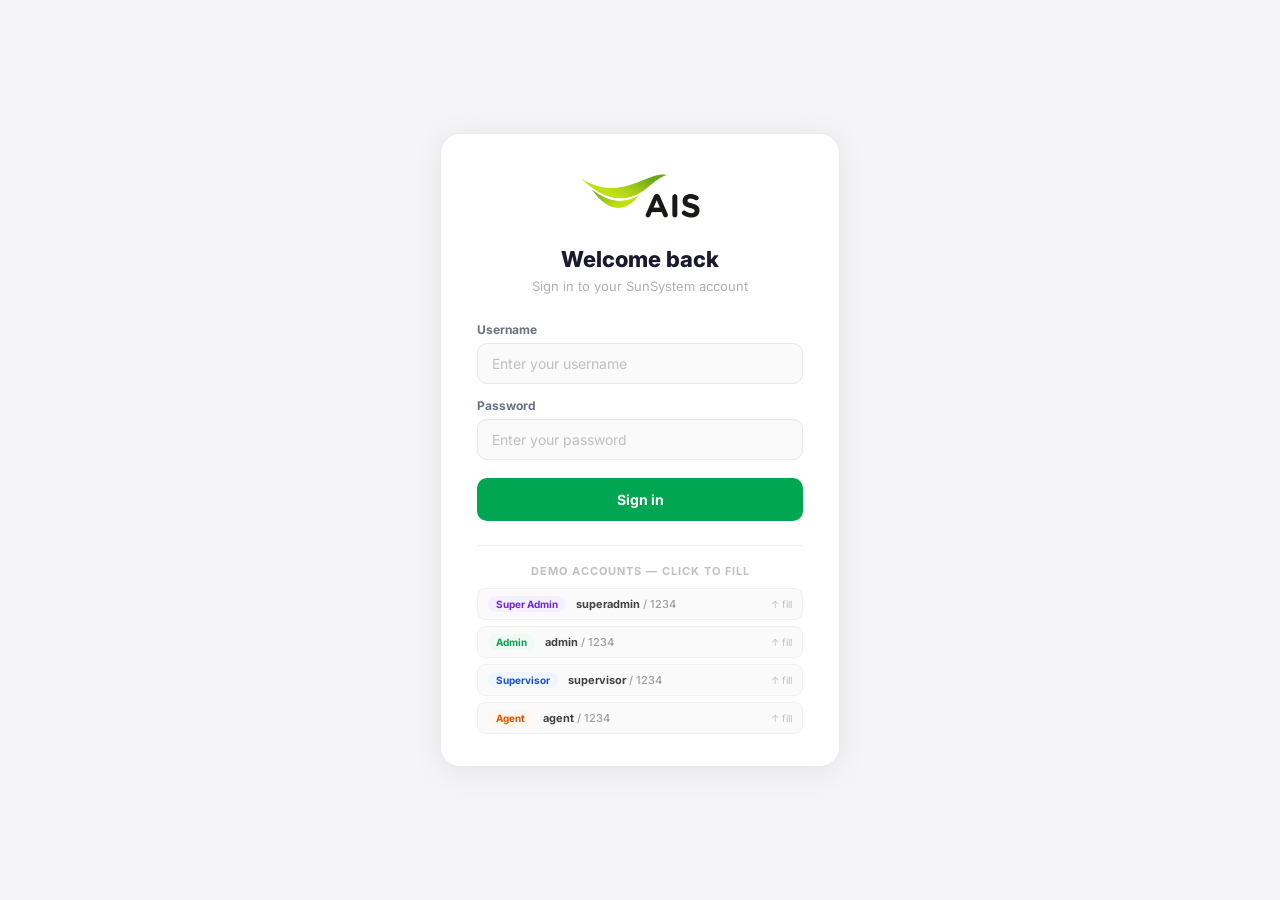
==== commit add0c32c: "Add SipConFig UserClass InboundCoversationDownloadBTN" ====
--- a/index.html
+++ b/index.html
@@ -16,22 +16,23 @@
 
   <div class="nav-section-label">Main Menu</div>
 
-  <div class="nav-item active" onclick="showScreen('dashboard', this)"> Dashboard </div>
-  <div class="nav-item" onclick="showScreen('tasks', this)"> Outbound Tasks <span class="nav-badge" id="nav-running-count">0</span> </div>
-  <div class="nav-item" onclick="showScreen('inbound', this)"> Inbound Calls</div>
-  <div class="nav-item" onclick="showScreen('reports', this)"> Reports</div>
+  <div class="nav-item active" data-screen="dashboard" onclick="showScreen('dashboard', this)"> Dashboard </div>
+  <div class="nav-item" data-screen="tasks" onclick="showScreen('tasks', this)"> Outbound Tasks <span class="nav-badge" id="nav-running-count">0</span> </div>
+  <div class="nav-item" data-screen="inbound" onclick="showScreen('inbound', this)"> Inbound Calls</div>
+  <div class="nav-item" data-screen="reports" onclick="showScreen('reports', this)"> Reports</div>
 
   <div class="nav-section-label">Admin</div>
-  <div class="nav-item" onclick="showScreen('clients', this)"> Client Accounts </div>
-  <div class="nav-item" onclick="showScreen('settings', this)"> System Settings </div>
-
-  <div class="sidebar-footer">
-    <div class="user-avatar">A</div>
+  <div class="nav-item" data-screen="clients" onclick="showScreen('clients', this)"> Client Accounts </div>
+  <div class="nav-item" data-screen="settings" onclick="showScreen('settings', this)"> System Settings </div>
+  <div class="nav-item" data-screen="users" onclick="showScreen('users', this)"> User Management </div>
+
+  <div class="sidebar-footer" onclick="Auth_logout()">
+    <div class="user-avatar" id="sidebar-user-avatar">A</div>
     <div class="user-info">
-      <div class="uname">Admin User</div>
-      <div class="urole">SunSystem Team</div>
-    </div>
-    <span class="logout-icon">↪</span>
+      <div class="uname" id="sidebar-user-name">Admin User</div>
+      <div class="urole" id="sidebar-user-role">Admin</div>
+    </div>
+    <span class="logout-icon" title="Logout">↪</span>
   </div>
 </aside>
 
@@ -439,6 +440,201 @@
     </div>
 
     <!-- ════════════════════════════════════
+         SCREEN: USER MANAGEMENT
+    ════════════════════════════════════ -->
+    <div class="screen" id="screen-users">
+      <div class="breadcrumb">Admin → <span>User Management</span></div>
+
+      <div class="health-grid" style="grid-template-columns: repeat(3,1fr);">
+        <div class="health-card"><div class="hc-label">Total Users</div><div class="hc-val" id="users-kpi-total">—</div></div>
+        <div class="health-card"><div class="hc-label">Active</div><div class="hc-val hc-ok" id="users-kpi-active">—</div></div>
+        <div class="health-card"><div class="hc-label">Inactive</div><div class="hc-val hc-warn" id="users-kpi-inactive">—</div></div>
+      </div>
+
+      <div class="section-header">
+        <h3>Users</h3>
+        <div class="spacer"></div>
+        <button class="btn btn-primary btn-sm" onclick="Users_openAdd()">+ Add User</button>
+      </div>
+
+      <div class="table-wrap">
+        <table>
+          <thead><tr><th>Name</th><th>Username</th><th>Role</th><th>Status</th><th>Created</th><th>Actions</th></tr></thead>
+          <tbody id="users-tbody"></tbody>
+        </table>
+      </div>
+
+      <!-- Role Permissions Reference -->
+      <div class="section-header" style="margin-top:8px;">
+        <h3>Role Permissions</h3>
+        <div class="spacer"></div>
+        <span style="font-size:11px;color:#b0b0b0;font-weight:500;">What each role can access and do</span>
+      </div>
+
+      <div class="perm-matrix-wrap">
+
+        <!-- Role header cards -->
+        <div class="perm-role-headers">
+          <div class="perm-feature-col"></div>
+          <div class="perm-role-card role-card-superadmin">
+            <span class="role-badge role-superadmin">Super Admin</span>
+            <p>Full access to everything including user management</p>
+          </div>
+          <div class="perm-role-card role-card-admin">
+            <span class="role-badge role-admin">Admin</span>
+            <p>Full access except managing other users</p>
+          </div>
+          <div class="perm-role-card role-card-supervisor">
+            <span class="role-badge role-supervisor">Supervisor</span>
+            <p>Can monitor tasks and calls, view reports</p>
+          </div>
+          <div class="perm-role-card role-card-agent">
+            <span class="role-badge role-agent">Agent</span>
+            <p>Inbound calls only — no admin access</p>
+          </div>
+        </div>
+
+        <!-- Permission rows -->
+        <div class="perm-row perm-row-group-label">
+          <div class="perm-feature-col">Pages</div>
+          <div></div><div></div><div></div><div></div>
+        </div>
+
+        <div class="perm-row">
+          <div class="perm-feature-col">Dashboard</div>
+          <div class="perm-cell perm-yes">✓</div>
+          <div class="perm-cell perm-yes">✓</div>
+          <div class="perm-cell perm-yes">✓</div>
+          <div class="perm-cell perm-no">—</div>
+        </div>
+        <div class="perm-row">
+          <div class="perm-feature-col">Outbound Tasks</div>
+          <div class="perm-cell perm-yes">✓</div>
+          <div class="perm-cell perm-yes">✓</div>
+          <div class="perm-cell perm-yes">✓</div>
+          <div class="perm-cell perm-no">—</div>
+        </div>
+        <div class="perm-row">
+          <div class="perm-feature-col">Inbound Calls</div>
+          <div class="perm-cell perm-yes">✓</div>
+          <div class="perm-cell perm-yes">✓</div>
+          <div class="perm-cell perm-yes">✓</div>
+          <div class="perm-cell perm-yes">✓</div>
+        </div>
+        <div class="perm-row">
+          <div class="perm-feature-col">Reports</div>
+          <div class="perm-cell perm-yes">✓</div>
+          <div class="perm-cell perm-yes">✓</div>
+          <div class="perm-cell perm-yes">✓</div>
+          <div class="perm-cell perm-no">—</div>
+        </div>
+        <div class="perm-row">
+          <div class="perm-feature-col">Client Accounts</div>
+          <div class="perm-cell perm-yes">✓</div>
+          <div class="perm-cell perm-yes">✓</div>
+          <div class="perm-cell perm-no">—</div>
+          <div class="perm-cell perm-no">—</div>
+        </div>
+        <div class="perm-row">
+          <div class="perm-feature-col">System Settings</div>
+          <div class="perm-cell perm-yes">✓</div>
+          <div class="perm-cell perm-yes">✓</div>
+          <div class="perm-cell perm-no">—</div>
+          <div class="perm-cell perm-no">—</div>
+        </div>
+        <div class="perm-row">
+          <div class="perm-feature-col">User Management</div>
+          <div class="perm-cell perm-yes">✓</div>
+          <div class="perm-cell perm-no">—</div>
+          <div class="perm-cell perm-no">—</div>
+          <div class="perm-cell perm-no">—</div>
+        </div>
+
+        <div class="perm-row perm-row-group-label">
+          <div class="perm-feature-col">Outbound Tasks</div>
+          <div></div><div></div><div></div><div></div>
+        </div>
+
+        <div class="perm-row">
+          <div class="perm-feature-col">Create new task</div>
+          <div class="perm-cell perm-yes">✓</div>
+          <div class="perm-cell perm-yes">✓</div>
+          <div class="perm-cell perm-no">—</div>
+          <div class="perm-cell perm-no">—</div>
+        </div>
+        <div class="perm-row">
+          <div class="perm-feature-col">Pause / Resume task</div>
+          <div class="perm-cell perm-yes">✓</div>
+          <div class="perm-cell perm-yes">✓</div>
+          <div class="perm-cell perm-view">View only</div>
+          <div class="perm-cell perm-no">—</div>
+        </div>
+        <div class="perm-row">
+          <div class="perm-feature-col">Delete task</div>
+          <div class="perm-cell perm-yes">✓</div>
+          <div class="perm-cell perm-yes">✓</div>
+          <div class="perm-cell perm-no">—</div>
+          <div class="perm-cell perm-no">—</div>
+        </div>
+
+        <div class="perm-row perm-row-group-label">
+          <div class="perm-feature-col">Inbound Calls</div>
+          <div></div><div></div><div></div><div></div>
+        </div>
+
+        <div class="perm-row">
+          <div class="perm-feature-col">View call list &amp; transcript</div>
+          <div class="perm-cell perm-yes">✓</div>
+          <div class="perm-cell perm-yes">✓</div>
+          <div class="perm-cell perm-yes">✓</div>
+          <div class="perm-cell perm-yes">✓</div>
+        </div>
+        <div class="perm-row">
+          <div class="perm-feature-col">Download MP3 / Transcript</div>
+          <div class="perm-cell perm-yes">✓</div>
+          <div class="perm-cell perm-yes">✓</div>
+          <div class="perm-cell perm-yes">✓</div>
+          <div class="perm-cell perm-yes">✓</div>
+        </div>
+
+        <div class="perm-row perm-row-group-label">
+          <div class="perm-feature-col">Admin</div>
+          <div></div><div></div><div></div><div></div>
+        </div>
+
+        <div class="perm-row">
+          <div class="perm-feature-col">Manage SIP Trunks</div>
+          <div class="perm-cell perm-yes">✓</div>
+          <div class="perm-cell perm-yes">✓</div>
+          <div class="perm-cell perm-no">—</div>
+          <div class="perm-cell perm-no">—</div>
+        </div>
+        <div class="perm-row">
+          <div class="perm-feature-col">Manage AI Dialogues</div>
+          <div class="perm-cell perm-yes">✓</div>
+          <div class="perm-cell perm-yes">✓</div>
+          <div class="perm-cell perm-no">—</div>
+          <div class="perm-cell perm-no">—</div>
+        </div>
+        <div class="perm-row">
+          <div class="perm-feature-col">Add / Edit users</div>
+          <div class="perm-cell perm-yes">✓</div>
+          <div class="perm-cell perm-no">—</div>
+          <div class="perm-cell perm-no">—</div>
+          <div class="perm-cell perm-no">—</div>
+        </div>
+        <div class="perm-row" style="border-bottom:none;">
+          <div class="perm-feature-col">Export reports</div>
+          <div class="perm-cell perm-yes">✓</div>
+          <div class="perm-cell perm-yes">✓</div>
+          <div class="perm-cell perm-yes">✓</div>
+          <div class="perm-cell perm-no">—</div>
+        </div>
+
+      </div><!-- /perm-matrix-wrap -->
+    </div>
+
+    <!-- ════════════════════════════════════
          SCREEN: SYSTEM SETTINGS
     ════════════════════════════════════ -->
     <div class="screen" id="screen-settings">
@@ -465,17 +661,26 @@
           </tbody>
         </table>
       </div>
-      <div class="section-header"><h3>Caller Line Configuration</h3></div>
+      <div class="section-header"><h3>SIP Trunk Configuration</h3></div>
       <div class="table-wrap">
-        <div class="table-toolbar"><button class="btn btn-primary btn-sm">+ Add Line</button></div>
+        <div class="table-toolbar">
+          <button class="btn btn-primary btn-sm" onclick="SIP_openAdd()">+ Add Trunk</button>
+        </div>
         <table>
-          <thead><tr><th>Line Name</th><th>Number</th><th>Assigned To</th><th>Active Tasks</th><th>Status</th></tr></thead>
-          <tbody>
-            <tr><td>AIS Line 1</td><td>+66 2 000 0001</td><td>AIS</td><td>2</td><td><span class="status status-running">In Use</span></td></tr>
-            <tr><td>AIS Line 2</td><td>+66 2 000 0002</td><td>AIS</td><td>1</td><td><span class="status status-running">In Use</span></td></tr>
-            <tr><td>SCB Line 1</td><td>+66 2 000 0011</td><td>SCB Bank</td><td>0</td><td><span class="status status-pending">Idle</span></td></tr>
-            <tr><td>AIS Line 1</td><td>+66 2 000 0021</td><td>AIS</td><td>1</td><td><span class="status status-running">In Use</span></td></tr>
-          </tbody>
+          <thead>
+            <tr>
+              <th>Trunk Name</th>
+              <th>Host / IP</th>
+              <th>Port</th>
+              <th>Protocol</th>
+              <th>Codec</th>
+              <th>Max Calls</th>
+              <th>Assigned Client</th>
+              <th>Status</th>
+              <th>Actions</th>
+            </tr>
+          </thead>
+          <tbody id="sip-trunk-tbody"></tbody>
         </table>
       </div>
     </div>
@@ -685,7 +890,7 @@
 <!-- ══════════════════════════════════════════
      INBOUND CALL DETAIL DRAWER
 ══════════════════════════════════════════ -->
-<div class="drawer-backdrop" id="drawerBackdrop" onclick="closeCallDrawer()"></div>
+<div class="drawer-backdrop" id="drawerBackdrop" onclick="Inbound_closeDrawer()"></div>
 
 <div class="call-drawer" id="callDrawer">
 
@@ -700,7 +905,7 @@
     </div>
     <div class="drawer-header-right">
       <span class="status status-connected" id="drawer-connection-badge">Connected</span>
-      <button class="modal-close" onclick="closeCallDrawer()">✕</button>
+      <button class="modal-close" onclick="Inbound_closeDrawer()">✕</button>
     </div>
   </div>
 
@@ -913,9 +1118,32 @@
         <div class="detail-value" style="font-size:13px;color:#b0b0b0;">No</div>
       </div>
 
+      <div class="detail-divider"></div>
+
+      <!-- Audio Player -->
+      <div class="detail-section">
+        <div class="detail-label">CALL RECORDING</div>
+        <div class="audio-player" id="drawer-audio-player">
+          <div class="audio-waveform" id="drawer-waveform"></div>
+          <div class="audio-controls">
+            <button class="audio-play-btn" id="audio-play-btn" onclick="AudioPlayer_toggle()">▶</button>
+            <div class="audio-progress-wrap">
+              <div class="audio-progress-bar" id="audio-progress-bar" onclick="AudioPlayer_seek(event, this)">
+                <div class="audio-progress-fill" id="audio-progress-fill" style="width:0%"></div>
+              </div>
+              <div class="audio-time">
+                <span id="audio-current">0:00</span>
+                <span id="audio-total">0:00</span>
+              </div>
+            </div>
+          </div>
+        </div>
+      </div>
+
       <div class="drawer-actions">
         <button class="btn btn-outline btn-sm">⬇ Export</button>
-        <button class="btn btn-outline btn-sm">🎙 Play Recording</button>
+        <button id="drawer-btn-mp3" class="btn btn-outline btn-sm">🎙 Download MP3</button>
+        <button id="drawer-btn-transcript" class="btn btn-outline btn-sm">📄 Download Transcript</button>
       </div>
     </div>
 
@@ -960,7 +1188,146 @@
   </div>
 </div>
 
+<!-- ══════════════════════════════════════════
+     MODAL: SIP TRUNK
+══════════════════════════════════════════ -->
+<div class="modal-overlay" id="modal-sipTrunk" onclick="closeModalIfOverlay(event, 'sipTrunk')">
+  <div class="modal">
+    <div class="modal-header">
+      <div class="modal-header-icon">📡</div>
+      <div><h3 id="sip-modal-title">Add SIP Trunk</h3><p>Configure SIP trunk connection details</p></div>
+      <button class="modal-close" onclick="closeModal('sipTrunk')">✕</button>
+    </div>
+    <div class="form-grid">
+      <div class="form-group full">
+        <div class="form-label">Trunk Name <span class="form-required">*</span></div>
+        <input id="sip-f-name" class="form-input" placeholder="e.g. AIS Trunk 1"/>
+      </div>
+      <div class="form-group">
+        <div class="form-label">Host / IP Address <span class="form-required">*</span></div>
+        <input id="sip-f-host" class="form-input" placeholder="e.g. 10.10.1.50 or sip.provider.th"/>
+      </div>
+      <div class="form-group">
+        <div class="form-label">Port</div>
+        <input id="sip-f-port" class="form-input" type="number" value="5060" placeholder="5060"/>
+      </div>
+      <div class="form-group">
+        <div class="form-label">Protocol</div>
+        <select id="sip-f-protocol" class="form-select">
+          <option value="UDP">UDP</option>
+          <option value="TCP">TCP</option>
+          <option value="TLS">TLS</option>
+        </select>
+      </div>
+      <div class="form-group">
+        <div class="form-label">Codec</div>
+        <select id="sip-f-codec" class="form-select">
+          <option value="G.711">G.711 (standard)</option>
+          <option value="G.729">G.729 (compressed)</option>
+          <option value="G.722">G.722 (HD)</option>
+          <option value="Opus">Opus</option>
+        </select>
+      </div>
+      <div class="form-group">
+        <div class="form-label">Auth Username <span class="form-required">*</span></div>
+        <input id="sip-f-username" class="form-input" placeholder="SIP username"/>
+      </div>
+      <div class="form-group">
+        <div class="form-label">Auth Password <span class="form-required">*</span></div>
+        <div style="position:relative;">
+          <input id="sip-f-password" class="form-input" type="password" placeholder="SIP password" style="width:100%;padding-right:40px;"/>
+          <button id="sip-pw-toggle" onclick="SIP_togglePasswordVisibility()" type="button"
+            style="position:absolute;right:10px;top:50%;transform:translateY(-50%);background:none;border:none;cursor:pointer;font-size:15px;">👁</button>
+        </div>
+      </div>
+      <div class="form-group">
+        <div class="form-label">Max Concurrent Calls</div>
+        <input id="sip-f-maxConcurrent" class="form-input" type="number" value="10" placeholder="10"/>
+      </div>
+      <div class="form-group">
+        <div class="form-label">Assigned Client</div>
+        <select id="sip-f-assignedClient" class="form-select">
+          <option value="">— None —</option>
+          <option value="AIS">AIS</option>
+          <option value="SCB Bank">SCB Bank</option>
+        </select>
+      </div>
+      <div class="form-group">
+        <div class="form-label">Status</div>
+        <select id="sip-f-status" class="form-select">
+          <option value="active">Active</option>
+          <option value="inactive">Inactive</option>
+        </select>
+      </div>
+    </div>
+    <div id="sip-form-error" style="display:none;color:#e65100;font-size:12px;font-weight:600;padding:6px 24px;background:#fff8f0;border-top:1px solid #ffe0cc;"></div>
+    <div class="form-footer">
+      <button class="btn btn-outline" onclick="closeModal('sipTrunk')">Cancel</button>
+      <button id="sip-submit-btn" class="btn btn-primary" onclick="SIP_save_form()">Add Trunk</button>
+    </div>
+  </div>
+</div>
+
+<!-- ══════════════════════════════════════════
+     MODAL: USER FORM
+══════════════════════════════════════════ -->
+<div class="modal-overlay" id="modal-userForm" onclick="closeModalIfOverlay(event, 'userForm')">
+  <div class="modal" style="max-width:520px;">
+    <div class="modal-header">
+      <div class="modal-header-icon">👤</div>
+      <div><h3 id="user-modal-title">Add User</h3><p>Fill in the user account details</p></div>
+      <button class="modal-close" onclick="closeModal('userForm')">✕</button>
+    </div>
+    <div class="form-grid">
+      <div class="form-group full">
+        <div class="form-label">Full Name <span class="form-required">*</span></div>
+        <input id="u-f-name" class="form-input" placeholder="e.g. Somchai Jaidee"/>
+      </div>
+      <div class="form-group">
+        <div class="form-label">Username <span class="form-required">*</span></div>
+        <input id="u-f-username" class="form-input" placeholder="e.g. somchai"/>
+      </div>
+      <div class="form-group">
+        <div class="form-label">Email <span class="form-required">*</span></div>
+        <input id="u-f-email" class="form-input" type="email" placeholder="e.g. somchai@company.th"/>
+      </div>
+      <div class="form-group" id="user-password-group">
+        <div class="form-label">Password <span class="form-required">*</span></div>
+        <input id="u-f-password" class="form-input" type="password" placeholder="Set initial password"/>
+      </div>
+      <div class="form-group">
+        <div class="form-label">Role <span class="form-required">*</span></div>
+        <select id="u-f-role" class="form-select">
+          <option value="superadmin">Super Admin</option>
+          <option value="admin">Admin</option>
+          <option value="supervisor">Supervisor</option>
+          <option value="agent" selected>Agent</option>
+        </select>
+      </div>
+      <div class="form-group">
+        <div class="form-label">Status</div>
+        <select id="u-f-status" class="form-select">
+          <option value="active">Active</option>
+          <option value="inactive">Inactive</option>
+        </select>
+      </div>
+    </div>
+    <div id="user-form-error" style="display:none;color:#e65100;font-size:12px;font-weight:600;padding:6px 24px;background:#fff8f0;border-top:1px solid #ffe0cc;"></div>
+    <div class="form-footer">
+      <button class="btn btn-outline" onclick="closeModal('userForm')">Cancel</button>
+      <button id="user-submit-btn" class="btn btn-primary" onclick="Users_save_form()">Add User</button>
+    </div>
+  </div>
+</div>
+
 <script src="data/inbound_calls.js"></script>
+<script src="data/users.js"></script>
+<script src="data/sip_trunks.js"></script>
+<script src="js/auth.js"></script>
+<script src="js/tasks.js"></script>
+<script src="js/inbound.js"></script>
+<script src="js/sip-trunks.js"></script>
+<script src="js/users.js"></script>
 <script src="js/main.js"></script>
 </body>
 </html>
--- a/css/main.css
+++ b/css/main.css
@@ -1317,6 +1317,236 @@
 .sc-confirm-btn.sc-resume:hover { background: #008a43; }
 
 /* ══════════════════════════════════════════
+   ROLE BADGES (User Management)
+══════════════════════════════════════════ */
+.role-badge {
+  display: inline-block;
+  padding: 3px 10px;
+  border-radius: 20px;
+  font-size: 11px;
+  font-weight: 700;
+  white-space: nowrap;
+}
+.role-superadmin { background: #f5f0ff; color: #6d28d9; border: 1px solid #ddd6fe; }
+.role-admin      { background: #f0faf5; color: #00a651; border: 1px solid #b8e6cf; }
+.role-supervisor { background: #eff6ff; color: #1d4ed8; border: 1px solid #bfdbfe; }
+.role-agent      { background: #fff8f0; color: #e65100; border: 1px solid #ffe0cc; }
+
+/* User avatar (small, in table) */
+.user-avatar-sm {
+  width: 30px; height: 30px;
+  border-radius: 8px;
+  background: #1a1a2e;
+  color: white;
+  display: flex; align-items: center; justify-content: center;
+  font-size: 12px;
+  font-weight: 700;
+  flex-shrink: 0;
+}
+
+/* ══════════════════════════════════════════
+   SIP TRUNK PROTOCOL TAGS
+══════════════════════════════════════════ */
+.sip-tag {
+  display: inline-block;
+  padding: 2px 8px;
+  border-radius: 6px;
+  font-size: 11px;
+  font-weight: 700;
+  font-family: 'SFMono-Regular', 'Consolas', monospace;
+}
+.sip-tag-udp { background: #f0faf5; color: #065f46; border: 1px solid #a7f3d0; }
+.sip-tag-tcp { background: #eff6ff; color: #1d4ed8; border: 1px solid #bfdbfe; }
+.sip-tag-tls { background: #f5f0ff; color: #6d28d9; border: 1px solid #ddd6fe; }
+
+/* ══════════════════════════════════════════
+   ROLE PERMISSIONS MATRIX
+══════════════════════════════════════════ */
+.perm-matrix-wrap {
+  background: #ffffff;
+  border: 1px solid #f0f0f0;
+  border-radius: 14px;
+  box-shadow: 0 1px 4px rgba(0,0,0,0.04);
+  overflow: hidden;
+  margin-bottom: 20px;
+}
+
+/* Role header row */
+.perm-role-headers {
+  display: grid;
+  grid-template-columns: 220px repeat(4, 1fr);
+  border-bottom: 2px solid #f0f0f0;
+  background: #fafafa;
+}
+
+.perm-feature-col {
+  padding: 14px 18px;
+  font-size: 12px;
+  font-weight: 700;
+  color: #6b7280;
+}
+
+.perm-role-card {
+  padding: 14px 12px;
+  text-align: center;
+  border-left: 1px solid #f0f0f0;
+  display: flex;
+  flex-direction: column;
+  align-items: center;
+  gap: 6px;
+}
+.perm-role-card p {
+  font-size: 11px;
+  color: #b0b0b0;
+  line-height: 1.4;
+  font-weight: 400;
+}
+
+/* Permission rows */
+.perm-row {
+  display: grid;
+  grid-template-columns: 220px repeat(4, 1fr);
+  border-bottom: 1px solid #fafafa;
+  transition: background 0.1s;
+}
+.perm-row:hover { background: #fdfcfc; }
+
+.perm-row .perm-feature-col {
+  font-size: 12px;
+  font-weight: 500;
+  color: #424242;
+  padding: 11px 18px;
+  display: flex;
+  align-items: center;
+  gap: 6px;
+}
+
+.perm-row-group-label {
+  background: #f9fafb;
+  border-bottom: 1px solid #f0f0f0 !important;
+}
+.perm-row-group-label .perm-feature-col {
+  font-size: 10px !important;
+  font-weight: 800 !important;
+  text-transform: uppercase;
+  letter-spacing: 1px;
+  color: #b0b0b0 !important;
+  padding-top: 12px;
+  padding-bottom: 12px;
+}
+
+/* Permission cells */
+.perm-cell {
+  padding: 11px 8px;
+  text-align: center;
+  font-size: 12px;
+  font-weight: 700;
+  border-left: 1px solid #fafafa;
+  display: flex;
+  align-items: center;
+  justify-content: center;
+}
+.perm-yes  { color: #00a651; }
+.perm-no   { color: #d1d5db; font-weight: 600; }
+.perm-view {
+  color: #1d4ed8;
+  font-size: 10px;
+  font-weight: 700;
+  background: #eff6ff;
+  border-radius: 20px;
+  padding: 2px 8px;
+  margin: auto;
+}
+
+/* ══════════════════════════════════════════
+   AUDIO PLAYER
+══════════════════════════════════════════ */
+.audio-player {
+  background: #f9fafb;
+  border: 1px solid #f0f0f0;
+  border-radius: 12px;
+  padding: 12px 12px 10px;
+  margin-top: 6px;
+}
+
+.audio-waveform {
+  display: flex;
+  align-items: center;
+  gap: 2px;
+  height: 36px;
+  margin-bottom: 10px;
+  overflow: hidden;
+  border-radius: 4px;
+  cursor: pointer;
+}
+
+.audio-wave-bar {
+  flex: 1;
+  border-radius: 2px;
+  background: #e0e0e0;
+  min-width: 2px;
+  transition: background 0.08s;
+}
+.audio-wave-bar.played  { background: #00a651; opacity: 0.85; }
+.audio-wave-bar.current { background: #00a651; opacity: 1; }
+
+.audio-controls {
+  display: flex;
+  align-items: center;
+  gap: 10px;
+}
+
+.audio-play-btn {
+  width: 30px; height: 30px;
+  border-radius: 50%;
+  background: #00a651;
+  border: none;
+  color: white;
+  font-size: 11px;
+  cursor: pointer;
+  display: flex; align-items: center; justify-content: center;
+  flex-shrink: 0;
+  transition: background 0.15s, transform 0.1s;
+}
+.audio-play-btn:hover  { background: #008a43; }
+.audio-play-btn:active { transform: scale(0.93); }
+
+.audio-progress-wrap { flex: 1; }
+
+.audio-progress-bar {
+  height: 4px;
+  background: #e8e8e8;
+  border-radius: 3px;
+  cursor: pointer;
+  position: relative;
+  margin-bottom: 5px;
+}
+.audio-progress-bar:hover { height: 6px; margin-bottom: 3px; }
+.audio-progress-fill {
+  height: 100%;
+  background: #00a651;
+  border-radius: 3px;
+  pointer-events: none;
+}
+
+.audio-time {
+  display: flex;
+  justify-content: space-between;
+  font-size: 10px;
+  color: #b0b0b0;
+  font-weight: 600;
+  font-variant-numeric: tabular-nums;
+}
+
+/* ══════════════════════════════════════════
+   TOAST ANIMATION
+══════════════════════════════════════════ */
+@keyframes slideUp {
+  from { transform: translateY(12px); opacity: 0; }
+  to   { transform: translateY(0);    opacity: 1; }
+}
+
+/* ══════════════════════════════════════════
    INBOUND ROW — clickable highlight
 ══════════════════════════════════════════ */
 .inbound-row {
